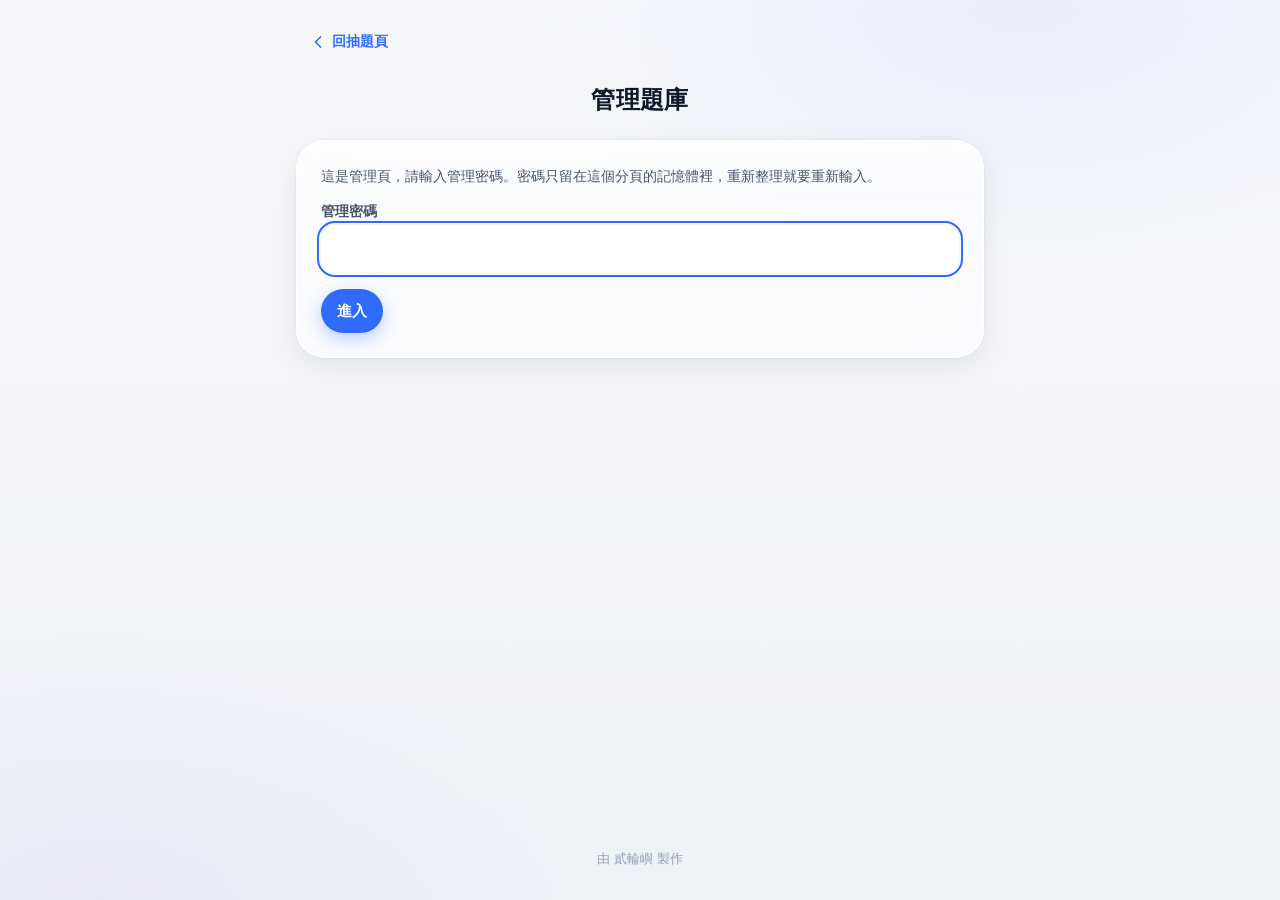
==== admin.html @ f406e216 "題庫改雲端：分類抽題、管理頁、全裝置同步已抽記錄 - 新增 admin.html（密碼保護的題庫管理） - 抽題頁改為勾選分類、各抽 1 題 - 題庫與已抽記錄搬到 Supabase（supabase" ====
<!DOCTYPE html>
<html lang="zh-Hant">
<head>
<meta charset="UTF-8">
<meta name="viewport" content="width=device-width, initial-scale=1">
<title>管理題庫｜新人業務考題抽選器</title>
<link rel="stylesheet" href="tokens.css">
<style>
  /* 只使用 tokens.css 的變數，不自訂新色；寫法與 index.html 一致 */
  .page{max-width:720px;margin:0 auto;padding:var(--sp-6) var(--sp-4) var(--sp-8);min-height:100vh;display:flex;flex-direction:column;gap:var(--sp-4)}
  h1{font-size:24px;font-weight:700;letter-spacing:.02em;text-align:center;padding:var(--sp-2) 0}
  h2{font-size:17px;font-weight:700}
  .topbar{display:flex;align-items:center;justify-content:space-between;gap:var(--sp-3)}
  .card{padding:var(--sp-6);display:flex;flex-direction:column;gap:var(--sp-4)}
  .hint{color:var(--ink-2);font-size:14px;line-height:1.6}

  .link-btn{font-family:var(--font);font-size:14px;font-weight:600;color:var(--accent);background:none;border:none;cursor:pointer;padding:var(--sp-2) var(--sp-3);border-radius:var(--r-pill);min-height:36px;text-decoration:none;display:inline-flex;align-items:center;gap:var(--sp-1)}
  .link-btn:hover{background:var(--accent-soft)}
  .link-btn:focus-visible{outline:2px solid var(--accent);outline-offset:2px}
  .link-btn[disabled]{color:var(--ink-3);cursor:not-allowed;background:none}

  .btn{font-family:var(--font);font-weight:600;border:none;cursor:pointer;display:inline-flex;align-items:center;justify-content:center;gap:var(--sp-2);
    border-radius:var(--r-pill);transition:transform var(--dur-micro) var(--ease),box-shadow var(--dur-micro) var(--ease);min-height:44px;font-size:15px;padding:var(--sp-2) var(--sp-4)}
  .btn:active{transform:scale(.97)}
  .btn:focus-visible{outline:2px solid var(--accent);outline-offset:2px}
  .btn[disabled]{cursor:not-allowed;opacity:.55}
  .btn-primary{background:var(--accent);color:#fff;box-shadow:0 6px 18px rgba(47,107,255,.32)}
  .btn-primary:hover{background:var(--accent-deep)}
  .btn-glass{background:var(--glass-bg-strong);color:var(--ink);backdrop-filter:blur(12px) saturate(160%);-webkit-backdrop-filter:blur(12px) saturate(160%);box-shadow:var(--specular),var(--hairline)}
  .btn-danger{background:var(--danger-soft);color:var(--danger)}
  .btn-sm{min-height:40px;font-size:14px;padding:var(--sp-1) var(--sp-3)}
  .row{display:flex;gap:var(--sp-3);flex-wrap:wrap;align-items:center}
  svg{width:20px;height:20px;flex:none;fill:none;stroke:currentColor;stroke-width:2;stroke-linecap:round;stroke-linejoin:round}

  label{font-size:14px;font-weight:600;color:var(--ink-2);display:block;margin-bottom:var(--sp-1)}
  input[type=password],input[type=text],select,textarea{font-family:var(--font);font-size:16px;color:var(--ink);width:100%;min-height:48px;
    padding:var(--sp-3) var(--sp-4);background:var(--glass-bg-strong);border:none;border-radius:var(--r-ctrl);box-shadow:var(--specular),var(--hairline)}
  textarea{min-height:110px;resize:vertical;line-height:1.6}
  input:focus-visible,select:focus-visible,textarea:focus-visible{outline:2px solid var(--accent);outline-offset:2px}
  .field{display:flex;flex-direction:column}

  .msg-bar{border-radius:var(--r-ctrl);padding:var(--sp-3) var(--sp-4);font-size:15px;line-height:1.6;font-weight:600}
  .msg-bar.err{background:var(--danger-soft);color:var(--danger)}
  .msg-bar.ok{background:var(--success-soft);color:var(--success)}
  .msg-bar.warn{background:var(--warning-soft);color:var(--warning)}

  .group{padding:var(--sp-4);display:flex;flex-direction:column;gap:var(--sp-3)}
  .group-head{display:flex;flex-direction:column;gap:var(--sp-2)}
  .group-title{display:flex;align-items:center;justify-content:space-between;gap:var(--sp-2);flex-wrap:wrap}
  .group-title h2{word-break:break-word}
  .group-title .count{color:var(--ink-2);font-family:var(--mono);font-size:13px;font-weight:400}
  .group-actions{display:flex;gap:var(--sp-2);flex-wrap:wrap}
  .rename-box{display:flex;flex-direction:column;gap:var(--sp-2)}
  .q-item{display:flex;flex-direction:column;gap:var(--sp-2);padding:var(--sp-3) var(--sp-4);background:var(--glass-bg-strong);border-radius:var(--r-ctrl);box-shadow:var(--specular),var(--hairline)}
  .q-text{font-size:16px;line-height:1.7;word-break:break-word;white-space:pre-wrap}
  .q-foot{display:flex;align-items:center;gap:var(--sp-2);flex-wrap:wrap}
  .q-foot .spacer{flex:1}
  .tag{background:var(--accent-soft);color:var(--accent-deep);font-weight:600;font-size:12px;padding:2px var(--sp-3);border-radius:var(--r-pill)}
  .empty{color:var(--ink-2);text-align:center;line-height:1.7;padding:var(--sp-4)}
  #listBox{display:flex;flex-direction:column;gap:var(--sp-4)}

  footer{margin-top:auto;text-align:center;color:var(--ink-3);font-size:13px;padding-top:var(--sp-6)}
  @media (max-width:400px){h1{font-size:22px}.card{padding:var(--sp-4)}}
</style>
</head>
<body>
<main class="page">
  <div class="topbar">
    <a class="link-btn" href="index.html">
      <svg viewBox="0 0 24 24" aria-hidden="true"><path d="m15 18-6-6 6-6"/></svg>回抽題頁
    </a>
  </div>
  <h1>管理題庫</h1>

  <!-- 登入關卡 -->
  <section id="loginView" class="card glass">
    <p class="hint">這是管理頁，請輸入管理密碼。密碼只留在這個分頁的記憶體裡，重新整理就要重新輸入。</p>
    <div id="loginMsg" class="msg-bar err" role="alert" hidden></div>
    <form id="loginForm" class="field" autocomplete="off">
      <label for="pwInput">管理密碼</label>
      <input type="password" id="pwInput" autocomplete="off">
      <div class="row" style="margin-top:var(--sp-4)">
        <button class="btn btn-primary" id="loginBtn" type="submit">進入</button>
      </div>
    </form>
  </section>

  <!-- 管理畫面 -->
  <div id="adminView" hidden style="display:flex;flex-direction:column;gap:var(--sp-4)">
    <div id="statusBar" class="msg-bar" role="alert" hidden></div>

    <section class="card glass">
      <h2 id="formTitle">新增題目</h2>
      <form id="qForm" class="field" style="gap:var(--sp-4)" autocomplete="off">
        <div class="field">
          <label for="catSelect">分類</label>
          <select id="catSelect"></select>
        </div>
        <div class="field" id="newCatBox" hidden>
          <label for="newCatInput">新分類名稱</label>
          <input type="text" id="newCatInput" maxlength="40">
        </div>
        <div class="field">
          <label for="textInput">題目內容（客人傳來的訊息）</label>
          <textarea id="textInput"></textarea>
        </div>
        <div class="row">
          <button class="btn btn-primary" id="saveBtn" type="submit">儲存題目</button>
          <button class="btn btn-glass" id="cancelEditBtn" type="button" hidden>取消編輯</button>
        </div>
      </form>
    </section>

    <section class="card glass">
      <div class="field">
        <label for="filterSelect">依分類篩選</label>
        <select id="filterSelect"></select>
      </div>
      <p class="hint">洗牌會清除「本輪已抽」的記錄，<b>會影響所有裝置</b>（大家都會重新開始抽）。</p>
      <div class="row">
        <button class="btn btn-danger" id="resetAllBtn" type="button">全部重新洗牌</button>
        <button class="btn btn-glass" id="logoutBtn" type="button">登出</button>
      </div>
    </section>

    <div id="listBox" aria-live="polite"></div>
  </div>

  <footer>由 貳輪嶼 製作</footer>
</main>

<script src="js/api.js"></script>
<script>
(function () {
  var $ = function (id) { return document.getElementById(id); };
  var NEW_CAT = '__new__';

  var pw = null;            // 密碼只放記憶體，不存 localStorage / cookie / URL
  var questions = [];       // 目前題庫
  var filterCat = '';       // 篩選分類（空字串＝全部）
  var editingId = null;     // 編輯中的題目 id（null＝新增）
  var renamingCat = null;   // 正在改名的分類
  var busy = false;
  var disabledByBusy = [];  // 進行中被我鎖住的按鈕，結束時還原
  var statusTimer = null;

  // 建立元素的小工具：文字一律走 textContent，不用 innerHTML
  function el(tag, cls, text) {
    var n = document.createElement(tag);
    if (cls) n.className = cls;
    if (text != null) n.textContent = text;
    return n;
  }

  function showStatus(kind, msg) {
    var b = $('statusBar');
    b.className = 'msg-bar ' + kind;
    b.textContent = msg; b.hidden = false;
    clearTimeout(statusTimer);
    if (kind !== 'err') statusTimer = setTimeout(function () { b.hidden = true; }, 5000);
  }
  function clearStatus() { clearTimeout(statusTimer); $('statusBar').hidden = true; }

  function errText(e) {
    var m = e && e.message ? String(e.message) : '';
    if (e instanceof TypeError || /Failed to fetch|NetworkError|Load failed/i.test(m)) return '連不上雲端，請檢查網路後再試一次。';
    return '操作失敗：' + (m || '未知錯誤') + '，請稍後再試。';
  }

  // 密碼被雲端判定錯誤 → 回登入畫面
  function backToLogin(msg) {
    pw = null; questions = []; editingId = null; renamingCat = null; filterCat = '';
    clearStatus();
    $('adminView').hidden = true; $('adminView').style.display = 'none';
    $('loginView').hidden = false;
    $('pwInput').value = '';
    var m = $('loginMsg'); m.textContent = msg || ''; m.hidden = !msg;
    $('pwInput').focus();
  }

  // 統一的雲端呼叫：進行中鎖住所有按鈕防連點；失敗顯示中文訊息
  function run(task) {
    if (busy) return Promise.resolve(undefined);
    busy = true;
    disabledByBusy = [];
    var btns = document.querySelectorAll('button');
    for (var i = 0; i < btns.length; i++) {
      if (!btns[i].disabled) { btns[i].disabled = true; disabledByBusy.push(btns[i]); }
    }
    return Promise.resolve().then(task).then(function (r) { return r; }, function (e) {
      if (e && e.invalidPassword) backToLogin('密碼不對或已失效，請重新輸入。');
      else showStatus('err', errText(e));
      return undefined;
    }).then(function (r) {
      busy = false;
      disabledByBusy.forEach(function (b) { b.disabled = false; });
      disabledByBusy = [];
      return r;
    });
  }

  // 二次確認按鈕：第一次按變成確認字樣，4 秒內沒按就還原
  function armButton(btn, label, confirmLabel, action) {
    var armed = false, timer = null;
    btn.textContent = label;
    btn.addEventListener('click', function () {
      if (!armed) {
        armed = true; btn.textContent = confirmLabel;
        timer = setTimeout(function () { armed = false; btn.textContent = label; }, 4000);
        return;
      }
      armed = false; clearTimeout(timer); btn.textContent = label;
      action();
    });
  }

  function categories() {
    var seen = {}, list = [];
    questions.forEach(function (q) { if (!seen[q.category]) { seen[q.category] = true; list.push(q.category); } });
    return list;
  }

  // ---- 載入與渲染 ----
  function loadList() {
    return Api.adminListQuestions(pw).then(function (rows) {
      questions = Array.isArray(rows) ? rows : [];
      if (filterCat && categories().indexOf(filterCat) === -1) filterCat = '';
      renderAll();
    });
  }

  function renderAll() { renderSelects(); renderList(); }

  function fillSelect(sel, items, keep) {
    while (sel.firstChild) sel.removeChild(sel.firstChild);
    items.forEach(function (it) {
      var o = el('option', null, it.label); o.value = it.value; sel.appendChild(o);
    });
    var has = items.some(function (it) { return it.value === keep; });
    if (has) sel.value = keep;
  }

  function renderSelects() {
    var cats = categories();
    var f = [{ value: '', label: '全部分類' }];
    cats.forEach(function (c) { f.push({ value: c, label: c }); });
    fillSelect($('filterSelect'), f, filterCat);

    var items = cats.map(function (c) { return { value: c, label: c }; });
    items.push({ value: NEW_CAT, label: '＋ 新增分類…' });
    var cur = $('catSelect').value;
    fillSelect($('catSelect'), items, cur);
    if (!cats.length) $('catSelect').value = NEW_CAT;
    syncNewCat();
  }
  function syncNewCat() { $('newCatBox').hidden = $('catSelect').value !== NEW_CAT; }

  function renderList() {
    var box = $('listBox');
    while (box.firstChild) box.removeChild(box.firstChild);
    var cats = categories().filter(function (c) { return !filterCat || c === filterCat; });
    if (!cats.length) { box.appendChild(el('div', 'empty card glass', '題庫是空的，請先用上面的表單新增題目。')); return; }
    cats.forEach(function (c) { box.appendChild(renderGroup(c)); });
  }

  function renderGroup(cat) {
    var items = questions.filter(function (q) { return q.category === cat; });
    var g = el('section', 'group glass');

    var head = el('div', 'group-head');
    var title = el('div', 'group-title');
    var h = el('h2', null, cat);
    h.appendChild(el('span', 'count', '　' + items.length + ' 題'));
    title.appendChild(h);
    head.appendChild(title);

    var acts = el('div', 'group-actions');
    var renameBtn = el('button', 'btn btn-glass btn-sm', '改名'); renameBtn.type = 'button';
    renameBtn.addEventListener('click', function () { renamingCat = cat; renderList(); });
    var resetBtn = el('button', 'btn btn-danger btn-sm'); resetBtn.type = 'button';
    armButton(resetBtn, '重新洗牌此分類', '再按一次確認（影響所有裝置）', function () { doReset(cat); });
    acts.appendChild(renameBtn); acts.appendChild(resetBtn);
    head.appendChild(acts);

    if (renamingCat === cat) head.appendChild(renderRenameBox(cat));
    g.appendChild(head);

    items.forEach(function (q) { g.appendChild(renderQuestion(q)); });
    return g;
  }

  function renderRenameBox(cat) {
    var box = el('div', 'rename-box');
    var lab = el('label', null, '新的分類名稱'); lab.setAttribute('for', 'renameInput');
    var inp = el('input'); inp.type = 'text'; inp.id = 'renameInput'; inp.maxLength = 40; inp.value = cat;
    var warn = el('div', 'msg-bar warn', '這會把兩個分類合併：「' + cat + '」的題目會併入已存在的同名分類。請再按一次確認。');
    warn.hidden = true;
    var row = el('div', 'row');
    var ok = el('button', 'btn btn-primary btn-sm', '確定改名'); ok.type = 'button';
    var cancel = el('button', 'btn btn-glass btn-sm', '取消'); cancel.type = 'button';
    var mergeAsked = null; // 已經提示過合併的名稱
    inp.addEventListener('input', function () { mergeAsked = null; warn.hidden = true; ok.textContent = '確定改名'; });
    cancel.addEventListener('click', function () { renamingCat = null; renderList(); });
    ok.addEventListener('click', function () {
      var nv = inp.value.trim();
      if (!nv) { showStatus('err', '新分類名稱不能空白。'); return; }
      if (nv === cat) { renamingCat = null; renderList(); return; }
      var exists = categories().indexOf(nv) !== -1;
      if (exists && mergeAsked !== nv) {
        mergeAsked = nv;
        warn.textContent = '這會把兩個分類合併：「' + cat + '」的題目會併入已存在的「' + nv + '」。請再按一次確認。';
        warn.hidden = false; ok.textContent = '確認合併';
        return;
      }
      doRename(cat, nv, exists);
    });
    row.appendChild(ok); row.appendChild(cancel);
    box.appendChild(lab); box.appendChild(inp); box.appendChild(warn); box.appendChild(row);
    setTimeout(function () { inp.focus(); inp.select(); }, 0);
    return box;
  }

  function renderQuestion(q) {
    var it = el('div', 'q-item');
    it.appendChild(el('p', 'q-text', q.text));
    var foot = el('div', 'q-foot');
    if (q.drawn) foot.appendChild(el('span', 'tag', '本輪已抽'));
    foot.appendChild(el('span', 'spacer'));
    var edit = el('button', 'btn btn-glass btn-sm', '編輯'); edit.type = 'button';
    edit.addEventListener('click', function () { startEdit(q); });
    var del = el('button', 'btn btn-danger btn-sm'); del.type = 'button';
    armButton(del, '刪除', '再按一次確認刪除', function () { doDelete(q); });
    foot.appendChild(edit); foot.appendChild(del);
    it.appendChild(foot);
    return it;
  }

  // ---- 動作 ----
  function startEdit(q) {
    editingId = q.id;
    $('formTitle').textContent = '編輯題目';
    $('catSelect').value = q.category;
    syncNewCat();
    $('textInput').value = q.text;
    $('cancelEditBtn').hidden = false;
    $('saveBtn').textContent = '儲存修改';
    $('formTitle').scrollIntoView({ behavior: 'smooth', block: 'start' });
    $('textInput').focus();
  }
  function resetForm() {
    editingId = null;
    $('formTitle').textContent = '新增題目';
    $('textInput').value = ''; $('newCatInput').value = '';
    $('cancelEditBtn').hidden = true;
    $('saveBtn').textContent = '儲存題目';
    syncNewCat();
  }

  function doSave() {
    var cat = $('catSelect').value === NEW_CAT ? $('newCatInput').value.trim() : $('catSelect').value;
    var text = $('textInput').value.trim();
    if (!cat) { showStatus('err', '請選擇分類，或輸入新分類名稱。'); return; }
    if (!text) { showStatus('err', '題目內容不能空白。'); return; }
    var wasEdit = editingId !== null;
    run(function () {
      return Api.adminSaveQuestion(pw, editingId, cat, text).then(function () {
        resetForm();
        return loadList();
      }).then(function () { showStatus('ok', wasEdit ? '已儲存修改。' : '已新增題目。'); });
    });
  }
  function doDelete(q) {
    run(function () {
      return Api.adminDeleteQuestion(pw, q.id).then(function () {
        if (editingId === q.id) resetForm();
        return loadList();
      }).then(function () { showStatus('ok', '已刪除題目。'); });
    });
  }
  function doRename(oldName, newName, merged) {
    run(function () {
      return Api.adminRenameCategory(pw, oldName, newName).then(function (n) {
        renamingCat = null;
        if (filterCat === oldName) filterCat = newName;
        return loadList().then(function () {
          showStatus('ok', (merged ? '已合併分類' : '已改名') + '，共 ' + (n == null ? '' : n + ' ') + '題受影響。');
        });
      });
    });
  }
  function doReset(cat) {
    run(function () {
      return Api.adminReset(pw, cat).then(loadList).then(function () {
        showStatus('ok', cat ? '已重新洗牌「' + cat + '」，所有裝置都會重新開始抽。' : '已全部重新洗牌，所有裝置都會重新開始抽。');
      });
    });
  }

  // ---- 事件 ----
  $('loginForm').addEventListener('submit', function (ev) {
    ev.preventDefault();
    var typed = $('pwInput').value;
    if (!typed) { var m = $('loginMsg'); m.textContent = '請輸入密碼。'; m.hidden = false; return; }
    run(function () {
      return Api.adminLogin(typed).then(function (ok) {
        if (ok !== true) { var m2 = $('loginMsg'); m2.textContent = '密碼不對'; m2.hidden = false; $('pwInput').value = ''; return; }
        pw = typed; $('pwInput').value = ''; $('loginMsg').hidden = true;
        $('loginView').hidden = true;
        $('adminView').hidden = false; $('adminView').style.display = 'flex';
        clearStatus();
        return loadList();
      });
    }).then(function () {
      // 登入失敗訊息的網路錯誤走 run 的統一處理；這裡把它同步到登入畫面
      if (pw === null && !$('statusBar').hidden && $('statusBar').classList.contains('err')) {
        var m3 = $('loginMsg'); m3.textContent = $('statusBar').textContent; m3.hidden = false;
      }
    });
  });
  $('catSelect').addEventListener('change', syncNewCat);
  $('filterSelect').addEventListener('change', function () { filterCat = $('filterSelect').value; renamingCat = null; renderList(); });
  $('qForm').addEventListener('submit', function (ev) { ev.preventDefault(); doSave(); });
  $('cancelEditBtn').addEventListener('click', resetForm);
  $('logoutBtn').addEventListener('click', function () { backToLogin(''); });
  armButton($('resetAllBtn'), '全部重新洗牌', '再按一次確認（影響所有裝置）', function () { doReset(null); });

  $('adminView').style.display = 'none';
  $('pwInput').focus();
})();
</script>
</body>
</html>
---- tokens.css ----
/* 公版設計系統 — 基礎 Tokens（唯一真實來源，不可自訂覆寫）
   Liquid Glass · 亮白簡約 · iOS 26 質感
   由 貳輪嶼 製作 */

:root{
  /* 玻璃 */
  --glass-bg:rgba(255,255,255,0.62);
  --glass-bg-strong:rgba(255,255,255,0.80);
  --glass-blur:24px; --glass-sat:160%;
  --rim:rgba(255,255,255,0.9);                          /* 亮白邊 */
  --specular:inset 0 1px 1px rgba(255,255,255,0.9);     /* 頂緣鏡面高光 */
  --hairline:0 0 0 0.5px rgba(15,23,42,0.06);           /* 暗髮絲外框 */
  --shadow:0 8px 30px rgba(17,24,39,0.08);              /* 柔和浮起 */
  --shadow-lg:0 20px 60px rgba(17,24,39,0.16);

  /* 圓角 */
  --r-sm:10px; --r-ctrl:14px; --r-card:28px; --r-xl:34px; --r-pill:999px;

  /* 強調色：單一精緻藍 + 中性灰階 */
  --accent:#2F6BFF; --accent-soft:rgba(47,107,255,0.12); --accent-deep:#1E4FD0;
  --ink:#0F172A; --ink-2:#475569; --ink-3:#94A3B8; --ink-line:rgba(15,23,42,0.08);

  /* 語意色（去飽和） */
  --success:#16A34A; --warning:#D97706; --danger:#DC2626; --info:#2F6BFF;
  --success-soft:rgba(22,163,74,0.12); --warning-soft:rgba(217,119,6,0.12);
  --danger-soft:rgba(220,38,38,0.10); --info-soft:rgba(47,107,255,0.12);

  /* 圖表色階 —— 順序藍階（有順序的桶：庫齡/售價區間，淺=新/低，深=舊/高） */
  --seq-1:#C9DAFF; --seq-2:#9CBBFF; --seq-3:#6E9CFF; --seq-4:#2F6BFF;
  --seq-5:#2353C9; --seq-6:#173B91; --seq-7:#0F2A66;
  /* 圖表色階 —— 精緻分類盤（無順序：品牌/來源/付款） */
  --cat-1:#2F6BFF; --cat-2:#7C5CFF; --cat-3:#14B8A6; --cat-4:#F59E0B;
  --cat-5:#EC6A9C; --cat-6:#22B07D; --cat-7:#FB7C56; --cat-8:#64748B;
  --null:#CBD2DD;   /* null / 其他 → 中性灰 */

  /* 載入/骨架（亮白底校過對比，勿用更低透明否則隱形） */
  --skeleton-base:rgba(15,23,42,0.06);   /* 骨架底 */
  --skeleton-sheen:rgba(15,23,42,0.13);  /* 掃光高光 */
  --track:rgba(15,23,42,0.10);           /* 進度條軌 / spinner 圈 */

  /* 字體（Apple 裝置 = 真 SF Pro + 蘋方） */
  --font:-apple-system,BlinkMacSystemFont,"SF Pro Text","SF Pro Display","PingFang TC","Helvetica Neue",sans-serif;
  --mono:ui-monospace,"SF Mono","JetBrains Mono",monospace;

  /* 間距尺 (px)：4 8 12 16 24 32 48 64 */
  --sp-1:4px; --sp-2:8px; --sp-3:12px; --sp-4:16px; --sp-6:24px; --sp-8:32px; --sp-12:48px; --sp-16:64px;

  /* 動效 */
  --ease:cubic-bezier(.22,1,.36,1);
  --dur-in:600ms; --dur-micro:250ms;
}

*{box-sizing:border-box;margin:0;padding:0}

body{
  font-family:var(--font); color:var(--ink); min-height:100vh; overflow-x:hidden;
  background:
    radial-gradient(70% 50% at 80% 0%, rgba(120,150,255,0.10) 0%, transparent 60%),
    radial-gradient(60% 50% at 8% 100%, rgba(170,150,255,0.08) 0%, transparent 60%),
    linear-gradient(180deg,#F7F8FB 0%,#EEF1F6 100%);
  -webkit-font-smoothing:antialiased;
}

/* 白玻璃面板基元：靠亮邊 + 陰影 + 頂緣高光浮在白底 */
.glass{
  background:var(--glass-bg);
  backdrop-filter:blur(var(--glass-blur)) saturate(var(--glass-sat));
  -webkit-backdrop-filter:blur(var(--glass-blur)) saturate(var(--glass-sat));
  border:0.5px solid var(--rim);
  box-shadow:var(--specular),var(--hairline),var(--shadow);
  border-radius:var(--r-card); position:relative; overflow:hidden;
}
.glass::before{content:"";position:absolute;inset:0;border-radius:inherit;pointer-events:none;
  background:linear-gradient(180deg,rgba(255,255,255,.55) 0%,rgba(255,255,255,0) 26%)}
.glass > *{position:relative;z-index:1}

@media (prefers-reduced-motion:reduce){*{animation:none!important;transition:none!important}}
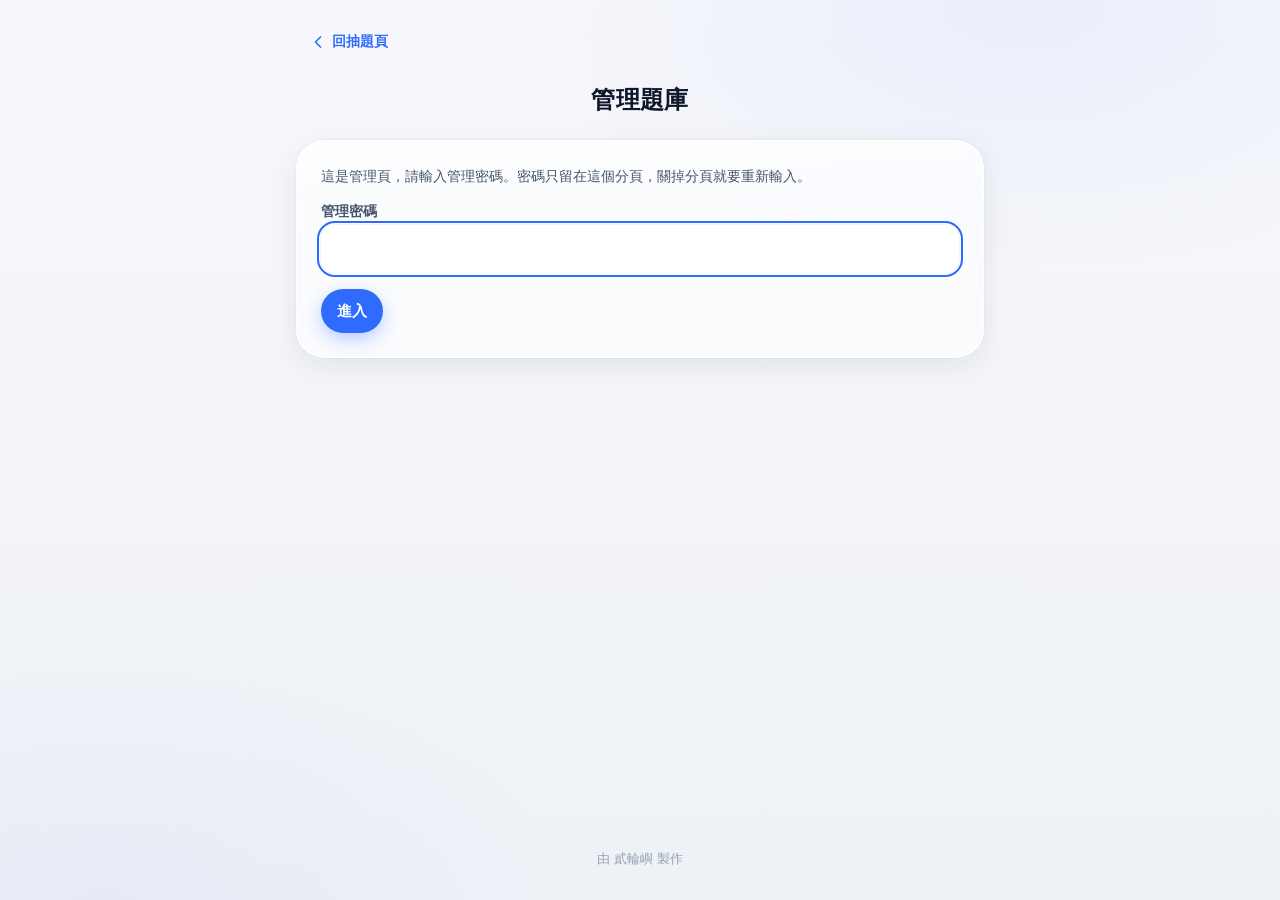
==== commit 32fdd658: "抽題頁需先登入：查分類與抽題改為資料庫端驗證密碼 - list_categories、draw_questions 改要帶密碼，舊免密碼函式已刪除 - 抽題頁新增登入畫面，與管理頁共用 session" ====
--- a/admin.html
+++ b/admin.html
@@ -74,7 +74,7 @@
 
   <!-- 登入關卡 -->
   <section id="loginView" class="card glass">
-    <p class="hint">這是管理頁，請輸入管理密碼。密碼只留在這個分頁的記憶體裡，重新整理就要重新輸入。</p>
+    <p class="hint">這是管理頁，請輸入管理密碼。密碼只留在這個分頁，關掉分頁就要重新輸入。</p>
     <div id="loginMsg" class="msg-bar err" role="alert" hidden></div>
     <form id="loginForm" class="field" autocomplete="off">
       <label for="pwInput">管理密碼</label>
@@ -135,7 +135,11 @@
   var $ = function (id) { return document.getElementById(id); };
   var NEW_CAT = '__new__';
 
-  var pw = null;            // 密碼只放記憶體，不存 localStorage / cookie / URL
+  var pw = null;            // 密碼存在記憶體＋sessionStorage（與抽題頁共用，關分頁即清）；不用 localStorage / cookie / URL
+  var PW_KEY = 'quiz_pw';
+  function readPw() { try { return sessionStorage.getItem(PW_KEY); } catch (e) { return null; } }
+  function savePw(v) { try { sessionStorage.setItem(PW_KEY, v); } catch (e) { /* 不可用就只留記憶體 */ } }
+  function clearPw() { try { sessionStorage.removeItem(PW_KEY); } catch (e) {} }
   var questions = [];       // 目前題庫
   var filterCat = '';       // 篩選分類（空字串＝全部）
   var editingId = null;     // 編輯中的題目 id（null＝新增）
@@ -169,7 +173,7 @@
 
   // 密碼被雲端判定錯誤 → 回登入畫面
   function backToLogin(msg) {
-    pw = null; questions = []; editingId = null; renamingCat = null; filterCat = '';
+    pw = null; clearPw(); questions = []; editingId = null; renamingCat = null; filterCat = '';
     clearStatus();
     $('adminView').hidden = true; $('adminView').style.display = 'none';
     $('loginView').hidden = false;
@@ -404,7 +408,7 @@
     run(function () {
       return Api.adminLogin(typed).then(function (ok) {
         if (ok !== true) { var m2 = $('loginMsg'); m2.textContent = '密碼不對'; m2.hidden = false; $('pwInput').value = ''; return; }
-        pw = typed; $('pwInput').value = ''; $('loginMsg').hidden = true;
+        pw = typed; savePw(typed); $('pwInput').value = ''; $('loginMsg').hidden = true;
         $('loginView').hidden = true;
         $('adminView').hidden = false; $('adminView').style.display = 'flex';
         clearStatus();
@@ -426,6 +430,25 @@
 
   $('adminView').style.display = 'none';
   $('pwInput').focus();
+
+  // 載入時若 sessionStorage 已有密碼 → 先驗證，通過就直接進管理畫面
+  var saved = readPw();
+  if (saved) {
+    run(function () {
+      return Api.adminLogin(saved).then(function (ok) {
+        if (ok !== true) { clearPw(); return; }
+        pw = saved;
+        $('loginView').hidden = true;
+        $('adminView').hidden = false; $('adminView').style.display = 'flex';
+        return loadList();
+      });
+    }).then(function () {
+      // 網路錯誤時 run 已顯示在 statusBar（隱藏中），同步到登入畫面
+      if (pw === null && !$('statusBar').hidden && $('statusBar').classList.contains('err')) {
+        var m = $('loginMsg'); m.textContent = $('statusBar').textContent; m.hidden = false;
+      }
+    });
+  }
 })();
 </script>
 </body>
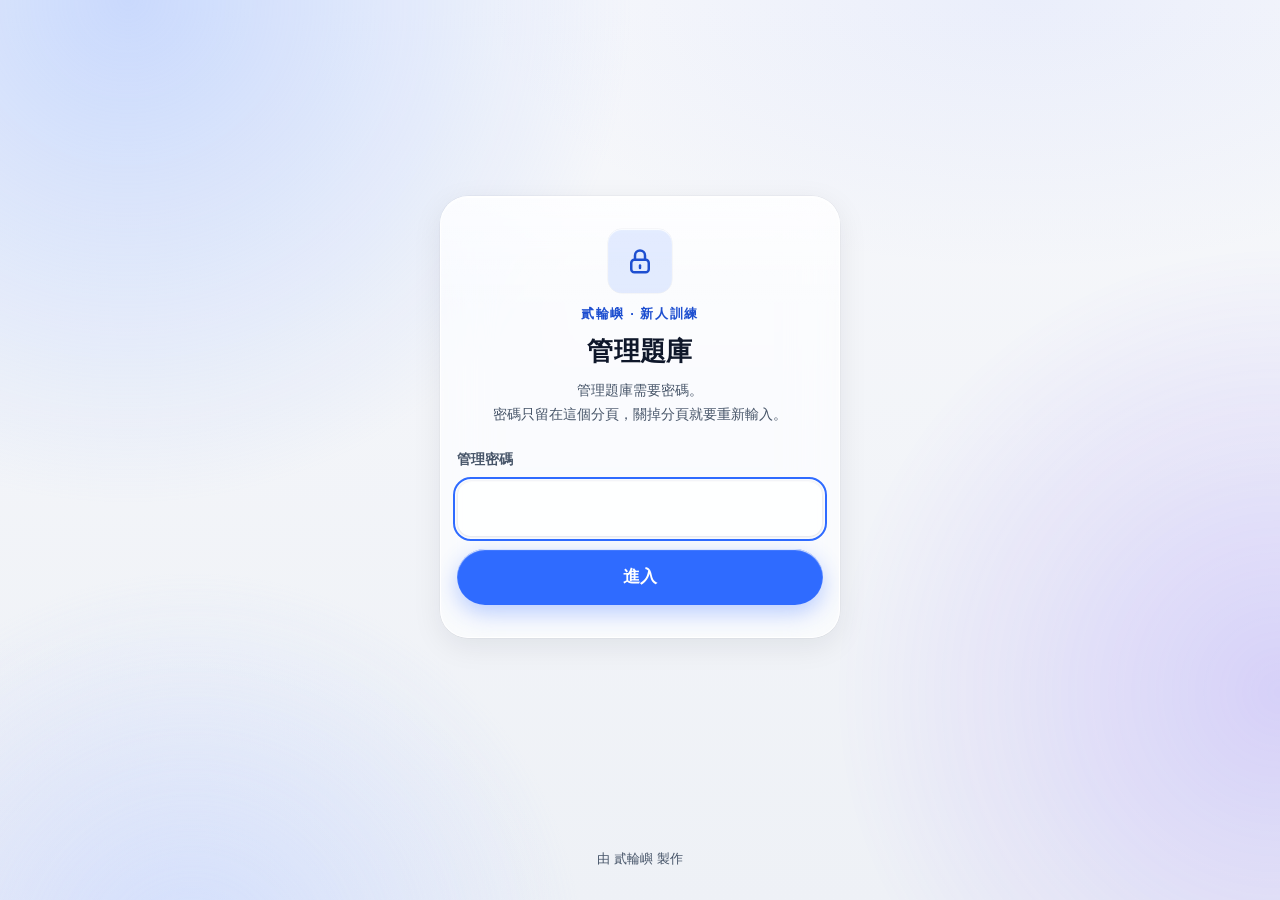
==== commit 59db62be: "管理頁美化：分類下拉（含全部分類）、統計小卡、桌機兩欄表單 - 外觀換上定案樣品，行為與雲端連線不變 - 表單草稿不被列表重載洗掉 - 登出／密碼失效後不閃舊統計與舊題目（工作階段編號丟棄舊回應） -" ====
--- a/admin.html
+++ b/admin.html
@@ -6,124 +6,288 @@
 <title>管理題庫｜新人業務考題抽選器</title>
 <link rel="stylesheet" href="tokens.css">
 <style>
-  /* 只使用 tokens.css 的變數，不自訂新色；寫法與 index.html 一致 */
-  .page{max-width:720px;margin:0 auto;padding:var(--sp-6) var(--sp-4) var(--sp-8);min-height:100vh;display:flex;flex-direction:column;gap:var(--sp-4)}
-  h1{font-size:24px;font-weight:700;letter-spacing:.02em;text-align:center;padding:var(--sp-2) 0}
-  h2{font-size:17px;font-weight:700}
-  .topbar{display:flex;align-items:center;justify-content:space-between;gap:var(--sp-3)}
-  .card{padding:var(--sp-6);display:flex;flex-direction:column;gap:var(--sp-4)}
-  .hint{color:var(--ink-2);font-size:14px;line-height:1.6}
-
-  .link-btn{font-family:var(--font);font-size:14px;font-weight:600;color:var(--accent);background:none;border:none;cursor:pointer;padding:var(--sp-2) var(--sp-3);border-radius:var(--r-pill);min-height:36px;text-decoration:none;display:inline-flex;align-items:center;gap:var(--sp-1)}
-  .link-btn:hover{background:var(--accent-soft)}
-  .link-btn:focus-visible{outline:2px solid var(--accent);outline-offset:2px}
-  .link-btn[disabled]{color:var(--ink-3);cursor:not-allowed;background:none}
-
+  /* 只使用 tokens.css 的變數，不自訂新色、不重定義 :root；外觀語言沿用抽題頁樣品 */
+  svg{width:22px;height:22px;flex:none;fill:none;stroke:currentColor;stroke-width:2;stroke-linecap:round;stroke-linejoin:round}
+  [hidden]{display:none!important}
+
+  /* ===== 背景 mesh 光暈 ===== */
+  .mesh{position:fixed;inset:0;overflow:hidden;pointer-events:none;z-index:0}
+  .orb{position:absolute;border-radius:50%;opacity:.5;will-change:transform}
+  .orb.o1{width:90vmax;height:90vmax;left:-35vmax;top:-45vmax;background:radial-gradient(circle,var(--seq-2) 0%,transparent 62%);animation:drift 14s var(--ease) infinite alternate}
+  .orb.o2{width:80vmax;height:80vmax;right:-40vmax;top:20vh;background:radial-gradient(circle,var(--cat-2) 0%,transparent 62%);opacity:.22;animation:drift 18s var(--ease) infinite alternate-reverse}
+  .orb.o3{width:70vmax;height:70vmax;left:-20vmax;bottom:-40vmax;background:radial-gradient(circle,var(--seq-1) 0%,transparent 62%);opacity:.7;animation:drift 16s var(--ease) infinite alternate}
+  @keyframes drift{from{transform:translate3d(0,0,0)}to{transform:translate3d(6vmax,4vmax,0)}}
+
+  .page{position:relative;z-index:1;max-width:1080px;margin:0 auto;padding:var(--sp-6) var(--sp-4) var(--sp-8);min-height:100vh;display:flex;flex-direction:column;gap:var(--sp-4)}
+  @keyframes rise{from{opacity:0;transform:translateY(18px)}to{opacity:1;transform:none}}
+
+  /* ===== 按鈕 ===== */
   .btn{font-family:var(--font);font-weight:600;border:none;cursor:pointer;display:inline-flex;align-items:center;justify-content:center;gap:var(--sp-2);
-    border-radius:var(--r-pill);transition:transform var(--dur-micro) var(--ease),box-shadow var(--dur-micro) var(--ease);min-height:44px;font-size:15px;padding:var(--sp-2) var(--sp-4)}
-  .btn:active{transform:scale(.97)}
-  .btn:focus-visible{outline:2px solid var(--accent);outline-offset:2px}
+    border-radius:var(--r-pill);min-height:44px;font-size:15px;padding:var(--sp-2) var(--sp-4);text-align:center;line-height:1.3;text-decoration:none;
+    transition:transform var(--dur-micro) var(--ease),box-shadow var(--dur-micro) var(--ease),background var(--dur-micro) var(--ease),color var(--dur-micro) var(--ease)}
+  .btn:active:not([disabled]){transform:scale(.97)}
+  .btn:focus-visible,.link-btn:focus-visible,input:focus-visible,select:focus-visible,textarea:focus-visible,.x-btn:focus-visible{outline:2px solid var(--accent);outline-offset:2px}
+  .btn svg{width:18px;height:18px}
   .btn[disabled]{cursor:not-allowed;opacity:.55}
-  .btn-primary{background:var(--accent);color:#fff;box-shadow:0 6px 18px rgba(47,107,255,.32)}
-  .btn-primary:hover{background:var(--accent-deep)}
-  .btn-glass{background:var(--glass-bg-strong);color:var(--ink);backdrop-filter:blur(12px) saturate(160%);-webkit-backdrop-filter:blur(12px) saturate(160%);box-shadow:var(--specular),var(--hairline)}
-  .btn-danger{background:var(--danger-soft);color:var(--danger)}
-  .btn-sm{min-height:40px;font-size:14px;padding:var(--sp-1) var(--sp-3)}
-  .row{display:flex;gap:var(--sp-3);flex-wrap:wrap;align-items:center}
-  svg{width:20px;height:20px;flex:none;fill:none;stroke:currentColor;stroke-width:2;stroke-linecap:round;stroke-linejoin:round}
-
-  label{font-size:14px;font-weight:600;color:var(--ink-2);display:block;margin-bottom:var(--sp-1)}
-  input[type=password],input[type=text],select,textarea{font-family:var(--font);font-size:16px;color:var(--ink);width:100%;min-height:48px;
-    padding:var(--sp-3) var(--sp-4);background:var(--glass-bg-strong);border:none;border-radius:var(--r-ctrl);box-shadow:var(--specular),var(--hairline)}
-  textarea{min-height:110px;resize:vertical;line-height:1.6}
-  input:focus-visible,select:focus-visible,textarea:focus-visible{outline:2px solid var(--accent);outline-offset:2px}
-  .field{display:flex;flex-direction:column}
-
-  .msg-bar{border-radius:var(--r-ctrl);padding:var(--sp-3) var(--sp-4);font-size:15px;line-height:1.6;font-weight:600}
-  .msg-bar.err{background:var(--danger-soft);color:var(--danger)}
-  .msg-bar.ok{background:var(--success-soft);color:var(--success)}
-  .msg-bar.warn{background:var(--warning-soft);color:var(--warning)}
-
-  .group{padding:var(--sp-4);display:flex;flex-direction:column;gap:var(--sp-3)}
-  .group-head{display:flex;flex-direction:column;gap:var(--sp-2)}
-  .group-title{display:flex;align-items:center;justify-content:space-between;gap:var(--sp-2);flex-wrap:wrap}
-  .group-title h2{word-break:break-word}
-  .group-title .count{color:var(--ink-2);font-family:var(--mono);font-size:13px;font-weight:400}
-  .group-actions{display:flex;gap:var(--sp-2);flex-wrap:wrap}
-  .rename-box{display:flex;flex-direction:column;gap:var(--sp-2)}
-  .q-item{display:flex;flex-direction:column;gap:var(--sp-2);padding:var(--sp-3) var(--sp-4);background:var(--glass-bg-strong);border-radius:var(--r-ctrl);box-shadow:var(--specular),var(--hairline)}
+  .btn-primary{color:#fff;background:var(--accent);box-shadow:0 8px 22px rgba(47,107,255,.32),var(--specular)}
+  .btn-primary[disabled]{background:var(--track);color:var(--ink-2);box-shadow:none;opacity:1}
+  .btn-glass{background:var(--glass-bg-strong);color:var(--ink);box-shadow:var(--specular),var(--hairline)}
+  .btn-warn{background:var(--warning-soft);color:var(--ink);box-shadow:var(--specular),inset 0 0 0 1px var(--warning-soft)}
+  .btn-warn svg{color:var(--warning)}
+  .btn-warn.armed{background:var(--warning);box-shadow:var(--specular)}
+  .btn-warn.armed svg{color:var(--ink)}
+  .btn-danger{background:var(--glass-bg-strong);color:var(--danger);box-shadow:var(--specular),inset 0 0 0 1px var(--danger-soft)}
+  .btn-danger.armed{background:var(--danger);color:#fff;box-shadow:var(--specular)}
+  .btn-sm{font-size:14px;padding:var(--sp-2) var(--sp-3)}
+  /* 進行中：被鎖住的按鈕變灰，但正在執行的那顆維持原色並顯示轉圈 */
+  .btn.is-busy[disabled]{opacity:1;cursor:progress}
+  .btn-primary.is-busy[disabled]{background:var(--accent);color:#fff;box-shadow:0 8px 22px rgba(47,107,255,.32),var(--specular)}
+  .spin{width:18px;height:18px;border-radius:50%;border:2.5px solid currentColor;border-right-color:transparent;animation:spin .8s linear infinite;flex:none}
+  @keyframes spin{to{transform:rotate(360deg)}}
+  @media (hover:hover){
+    .btn-primary:hover:not([disabled]){background:var(--accent-deep)}
+    .btn-glass:hover:not([disabled]),.btn-danger:hover:not([disabled]):not(.armed),.btn-warn:hover:not([disabled]):not(.armed){box-shadow:var(--specular),var(--hairline),var(--shadow)}
+  }
+  .link-btn{font-family:var(--font);font-size:14px;font-weight:600;color:var(--accent-deep);background:none;border:none;cursor:pointer;padding:var(--sp-2) var(--sp-3);border-radius:var(--r-pill);min-height:44px;min-width:44px;text-decoration:none;display:inline-flex;align-items:center;gap:var(--sp-1);
+    transition:background var(--dur-micro) var(--ease)}
+  .link-btn svg{width:18px;height:18px}
+  @media (hover:hover){.link-btn:hover{background:var(--accent-soft)}}
+
+  /* ===== 登入（與抽題頁樣品相同） ===== */
+  #loginView{flex:1;display:flex;align-items:center;justify-content:center;padding:var(--sp-8) 0}
+  .login-card{width:100%;max-width:400px;padding:var(--sp-8) var(--sp-4);display:flex;flex-direction:column;align-items:center;text-align:center;gap:var(--sp-3);animation:rise var(--dur-in) var(--ease) both}
+  .lock{width:64px;height:64px;border-radius:var(--r-ctrl);display:flex;align-items:center;justify-content:center;color:var(--accent-deep);background:var(--accent-soft);box-shadow:var(--specular),var(--hairline)}
+  .lock svg{width:30px;height:30px}
+  .eyebrow{font-size:13px;font-weight:600;letter-spacing:.12em;color:var(--accent-deep)}
+  .login-card h1{font-size:26px;line-height:1.25;font-weight:700;letter-spacing:.01em}
+  .hint{color:var(--ink-2);font-size:14px;line-height:1.7}
+  .hint span{display:block;text-wrap:balance}
+  #loginForm{width:100%;display:flex;flex-direction:column;gap:var(--sp-3);margin-top:var(--sp-3);text-align:left}
+  label,.lab{font-size:14px;font-weight:600;color:var(--ink-2)}
+  .input,input[type=password],input[type=text],select,textarea{font-family:var(--font);font-size:16px;color:var(--ink);width:100%;min-height:48px;padding:var(--sp-3) var(--sp-4);background:var(--glass-bg-strong);border:none;border-radius:var(--r-ctrl);box-shadow:var(--specular),var(--hairline),inset 0 0 0 1px var(--ink-line)}
+  #pwInput{font-size:18px;min-height:56px}
+  #pwInput.bad,.bad{box-shadow:var(--specular),inset 0 0 0 1.5px var(--danger)}
+  #pwInput.bad{animation:shake .4s var(--ease)}
+  #loginBtn{width:100%;min-height:56px;font-size:17px}
+  @keyframes shake{20%{transform:translateX(-6px)}40%{transform:translateX(5px)}60%{transform:translateX(-3px)}80%{transform:translateX(2px)}}
+  .msg-bar{display:flex;align-items:center;gap:var(--sp-2);padding:var(--sp-2) var(--sp-3);border-radius:var(--r-sm);background:var(--danger-soft);color:var(--ink);font-size:14px;font-weight:600;line-height:1.5}
+  .msg-bar svg{width:18px;height:18px;color:var(--danger)}
+  .msg-bar.warn{background:var(--warning-soft)}
+  .msg-bar.warn svg{color:var(--warning)}
+
+  /* ===== 頁首 ===== */
+  #adminView{display:flex;flex-direction:column;gap:var(--sp-4)}
+  .app-head{display:flex;flex-wrap:wrap;align-items:flex-end;justify-content:space-between;gap:var(--sp-2) var(--sp-4);padding:var(--sp-4) var(--sp-1) var(--sp-1);animation:rise var(--dur-in) var(--ease) both}
+  .app-head .ttl{display:flex;flex-direction:column;gap:var(--sp-1)}
+  .app-head h1{font-size:30px;line-height:1.2;font-weight:700;letter-spacing:.01em}
+  .head-actions{display:flex;align-items:center;gap:var(--sp-1);margin-left:calc(var(--sp-3) * -1)}
+  @media (min-width:560px){.head-actions{margin-left:0}}
+
+  /* ===== 成功／失敗提示條 ===== */
+  .toast{position:fixed;z-index:20;top:var(--sp-4);left:50%;width:min(calc(100vw - var(--sp-8)),480px);transform:translateX(-50%);
+    display:flex;align-items:flex-start;gap:var(--sp-3);padding:var(--sp-3) var(--sp-4);border-radius:var(--r-ctrl);
+    background:var(--glass-bg-strong);backdrop-filter:blur(var(--glass-blur)) saturate(var(--glass-sat));-webkit-backdrop-filter:blur(var(--glass-blur)) saturate(var(--glass-sat));
+    box-shadow:var(--specular),var(--hairline),var(--shadow-lg);font-size:15px;font-weight:600;line-height:1.6;animation:toastIn var(--dur-micro) var(--ease) both}
+  .toast .t-ico{width:28px;height:28px;border-radius:50%;display:flex;align-items:center;justify-content:center;margin-top:-1px}
+  .toast .t-ico svg{width:16px;height:16px;stroke-width:3}
+  .toast.ok .t-ico{background:var(--success-soft);color:var(--success)}
+  .toast.err .t-ico{background:var(--danger-soft);color:var(--danger)}
+  .toast .t-msg{flex:1;min-width:0;padding-top:2px;word-break:break-word}
+  .x-btn{flex:none;width:44px;height:44px;margin:-8px -12px -8px 0;border:none;background:none;border-radius:50%;cursor:pointer;color:var(--ink-2);display:flex;align-items:center;justify-content:center}
+  .x-btn svg{width:18px;height:18px}
+  @media (hover:hover){.x-btn:hover{background:var(--skeleton-base)}}
+  @keyframes toastIn{from{opacity:0;transform:translate(-50%,-12px)}to{opacity:1;transform:translate(-50%,0)}}
+
+  /* ===== 統計小卡 ===== */
+  .stats{display:grid;grid-template-columns:repeat(3,minmax(0,1fr));gap:var(--sp-3)}
+  .stat{padding:var(--sp-3) var(--sp-3);display:flex;flex-direction:column;gap:var(--sp-1);animation:rise var(--dur-in) var(--ease) both}
+  .stat:nth-child(2){animation-delay:80ms}.stat:nth-child(3){animation-delay:160ms}
+  .stat .st{display:flex;flex-direction:column;gap:var(--sp-1);min-width:0}
+  .stat .ico{width:32px;height:32px;margin-bottom:var(--sp-1)}
+  .stat .ico svg{width:18px;height:18px}
+  .stat .num{font-family:var(--mono);font-size:28px;line-height:1.1;font-weight:700;color:var(--ink)}
+  .stat .lbl{font-size:13px;color:var(--ink-2);line-height:1.4}
+  @media (min-width:560px){.stat{padding:var(--sp-4);flex-direction:row;align-items:center;gap:var(--sp-3)}.stat .ico{width:44px;height:44px;margin:0}.stat .ico svg{width:22px}.stat .num{font-size:32px}}
+  .ico{width:36px;height:36px;border-radius:var(--r-sm);display:flex;align-items:center;justify-content:center;color:var(--ink-2);background:var(--skeleton-base);flex:none}
+  .ico svg{width:20px;height:20px}
+  .stat .ico{color:var(--accent-deep);background:var(--accent-soft)}
+
+  /* ===== 版面：手機單欄，桌機兩欄（左列表、右表單固定） ===== */
+  .layout{display:grid;gap:var(--sp-4);grid-template-columns:minmax(0,1fr);grid-template-areas:"tool" "form" "list"}
+  .tool{grid-area:tool}.formcol{grid-area:form}.listcol{grid-area:list}
+  @media (min-width:900px){
+    .layout{grid-template-columns:minmax(0,1fr) 380px;grid-template-areas:"tool form" "list form";grid-template-rows:auto 1fr;gap:var(--sp-4) var(--sp-6)}
+    .formcol{align-self:start;position:sticky;top:var(--sp-4)}
+    .only-mobile{display:none!important}
+    .tool-row .btn{flex:0 0 auto}
+  }
+  @media (max-width:899px){.formcol[data-open="false"]{display:none}}
+
+  /* ===== 工具列 ===== */
+  .tool{padding:var(--sp-4);display:flex;flex-direction:column;gap:var(--sp-3)}
+  .tool-row{display:flex;flex-wrap:wrap;gap:var(--sp-3)}
+  .tool-row .btn{flex:1 1 150px}
+  .tool-note{font-size:13px;color:var(--ink-2);line-height:1.6}
+  .tool-note b{color:var(--ink)}
+
+  /* ===== 分類群組 ===== */
+  #listBox{display:flex;flex-direction:column;gap:var(--sp-4)}
+  .group{padding:var(--sp-3);display:flex;flex-direction:column;gap:var(--sp-2)}
+  .group.enter{animation:rise var(--dur-in) var(--ease) both}
+  .g-head{display:flex;flex-wrap:wrap;align-items:center;gap:var(--sp-2) var(--sp-3)}
+  .g-toggle{color:var(--ink);flex:1 1 220px;min-width:0;min-height:56px;display:flex;align-items:center;gap:var(--sp-3);padding:var(--sp-2) var(--sp-2)}
+  .g-toggle .gname{font-size:17px;font-weight:700;word-break:break-word}
+  .g-toggle .gmeta{font-size:13px;color:var(--ink-2);line-height:1.5}
+  .g-toggle .gmeta b{font-family:var(--mono);font-weight:700;color:var(--ink)}
+  .g-toggle .gtxt{flex:1;min-width:0;display:flex;flex-direction:column;gap:2px}
+  .g-actions{display:flex;flex-wrap:wrap;gap:var(--sp-2);padding:0 var(--sp-2)}
+  .g-body{display:flex;flex-direction:column;gap:var(--sp-2);padding-top:var(--sp-1)}
+  .rename-box{flex:1 1 100%;display:flex;flex-direction:column;gap:var(--sp-2);padding:var(--sp-2)}
+  .rename-row{display:flex;flex-wrap:wrap;gap:var(--sp-2)}
+  .rename-row .input{flex:1 1 180px;width:auto}
+  .rename-row .btn{flex:none}
+
+  /* ===== 題目卡 ===== */
+  .q-item{display:flex;flex-direction:column;gap:var(--sp-3);padding:var(--sp-3) var(--sp-4);background:var(--glass-bg-strong);border-radius:var(--r-ctrl);box-shadow:var(--specular),var(--hairline);transition:box-shadow var(--dur-micro) var(--ease),background var(--dur-micro) var(--ease)}
+  .q-item.flash{animation:flash 2.4s var(--ease) both}
+  @keyframes flash{0%,60%{background:var(--accent-soft);box-shadow:inset 0 0 0 2px var(--accent),var(--specular)}100%{background:var(--glass-bg-strong);box-shadow:var(--specular),var(--hairline)}}
+  .q-item.editing{background:var(--accent-soft);box-shadow:inset 0 0 0 2px var(--accent),var(--specular)}
   .q-text{font-size:16px;line-height:1.7;word-break:break-word;white-space:pre-wrap}
   .q-foot{display:flex;align-items:center;gap:var(--sp-2);flex-wrap:wrap}
   .q-foot .spacer{flex:1}
-  .tag{background:var(--accent-soft);color:var(--accent-deep);font-weight:600;font-size:12px;padding:2px var(--sp-3);border-radius:var(--r-pill)}
-  .empty{color:var(--ink-2);text-align:center;line-height:1.7;padding:var(--sp-4)}
-  #listBox{display:flex;flex-direction:column;gap:var(--sp-4)}
-
-  footer{margin-top:auto;text-align:center;color:var(--ink-3);font-size:13px;padding-top:var(--sp-6)}
-  @media (max-width:400px){h1{font-size:22px}.card{padding:var(--sp-4)}}
+  .tag{background:var(--accent-soft);color:var(--accent-deep);font-weight:700;font-size:13px;letter-spacing:.04em;padding:var(--sp-1) var(--sp-3);border-radius:var(--r-pill)}
+  .q-item.editing .tag{background:var(--glass-bg-strong)}
+
+  /* ===== 載入骨架／錯誤／空狀態 ===== */
+  .skel{height:120px;border-radius:var(--r-card);background:linear-gradient(90deg,var(--skeleton-base),var(--skeleton-sheen),var(--skeleton-base));background-size:200% 100%;animation:sheen 1.4s linear infinite}
+  @keyframes sheen{from{background-position:200% 0}to{background-position:-200% 0}}
+  .error,.empty-lib{display:flex;flex-direction:column;align-items:center;gap:var(--sp-3);text-align:center;color:var(--ink);padding:var(--sp-8) var(--sp-4);font-size:15px;line-height:1.7}
+  .error{background:var(--danger-soft);border-radius:var(--r-card)}
+  .eico{width:48px;height:48px;border-radius:50%;display:flex;align-items:center;justify-content:center;color:var(--danger);background:var(--glass-bg-strong);box-shadow:var(--specular),var(--hairline)}
+  .empty-lib .eico{color:var(--accent-deep);background:var(--accent-soft)}
+  .etitle{font-size:17px;font-weight:700}
+  .empty-lib .sub{color:var(--ink-2)}
+
+  /* ===== 表單卡 ===== */
+  .form-card{background:#fff;padding:var(--sp-4);display:flex;flex-direction:column;gap:var(--sp-4)}
+  .form-head{display:flex;align-items:center;gap:var(--sp-3)}
+  .form-head h2{font-size:18px;font-weight:700}
+  .form-head .ico{color:var(--accent-deep);background:var(--accent-soft)}
+  .form-card.is-edit .form-head h2{color:var(--accent-deep)}
+  .edit-note{display:flex;flex-direction:column;gap:var(--sp-1);padding:var(--sp-3);background:var(--accent-soft);border-radius:var(--r-ctrl);font-size:14px;line-height:1.6}
+  .edit-note .k{font-size:13px;font-weight:700;color:var(--accent-deep)}
+  .edit-note .q{color:var(--ink);display:-webkit-box;-webkit-line-clamp:2;-webkit-box-orient:vertical;overflow:hidden;word-break:break-word}
+  .field{display:flex;flex-direction:column;gap:var(--sp-2)}
+  .field-top{display:flex;justify-content:space-between;align-items:baseline;gap:var(--sp-2)}
+  .counter{font-family:var(--mono);font-size:13px;color:var(--ink-2)}
+  textarea{min-height:140px;resize:vertical;line-height:1.7}
+  .sel-wrap{position:relative}
+  .sel-wrap select{appearance:none;-webkit-appearance:none;padding-right:var(--sp-12);cursor:pointer}
+  .sel-wrap svg{position:absolute;right:var(--sp-4);top:50%;margin-top:-9px;width:18px;height:18px;color:var(--ink-2);pointer-events:none}
+  .field-err{display:flex;align-items:center;gap:var(--sp-2);font-size:14px;font-weight:600;color:var(--danger);line-height:1.5}
+  .field-err svg{width:16px;height:16px}
+  .form-btns{display:flex;gap:var(--sp-3)}
+  .form-btns .btn-primary{flex:1;min-height:52px;font-size:16px}
+  .form-btns .btn-glass{min-height:52px}
+
+  footer{margin-top:auto;text-align:center;color:var(--ink-2);font-size:13px;padding-top:var(--sp-6)}
+  @media (max-width:400px){.app-head h1{font-size:26px}}
 </style>
 </head>
 <body>
+<div class="mesh" aria-hidden="true"><div class="orb o1"></div><div class="orb o2"></div><div class="orb o3"></div></div>
+
+<div id="toast" class="toast" role="status" hidden></div>
+
 <main class="page">
-  <div class="topbar">
-    <a class="link-btn" href="index.html">
-      <svg viewBox="0 0 24 24" aria-hidden="true"><path d="m15 18-6-6 6-6"/></svg>回抽題頁
-    </a>
-  </div>
-  <h1>管理題庫</h1>
-
-  <!-- 登入關卡 -->
-  <section id="loginView" class="card glass">
-    <p class="hint">這是管理頁，請輸入管理密碼。密碼只留在這個分頁，關掉分頁就要重新輸入。</p>
-    <div id="loginMsg" class="msg-bar err" role="alert" hidden></div>
-    <form id="loginForm" class="field" autocomplete="off">
-      <label for="pwInput">管理密碼</label>
-      <input type="password" id="pwInput" autocomplete="off">
-      <div class="row" style="margin-top:var(--sp-4)">
-        <button class="btn btn-primary" id="loginBtn" type="submit">進入</button>
+
+  <!-- 登入畫面 -->
+  <section id="loginView" hidden>
+    <div class="login-card glass">
+      <div class="lock"><svg viewBox="0 0 24 24" aria-hidden="true"><rect x="5" y="11" width="14" height="10" rx="2.5"/><path d="M8 11V7.5a4 4 0 0 1 8 0V11"/><path d="M12 15.5v2"/></svg></div>
+      <div class="eyebrow">貳輪嶼 · 新人訓練</div>
+      <h1>管理題庫</h1>
+      <p class="hint"><span>管理題庫需要密碼。</span><span>密碼只留在這個分頁，<wbr>關掉分頁就要重新輸入。</span></p>
+      <form id="loginForm" autocomplete="off">
+        <label for="pwInput">管理密碼</label>
+        <input type="password" id="pwInput" autocomplete="off" aria-describedby="loginMsg">
+        <div id="loginMsg" class="msg-bar" role="alert" hidden>
+          <svg viewBox="0 0 24 24" aria-hidden="true"><circle cx="12" cy="12" r="9"/><path d="M12 7.5v5.5"/><path d="M12 16.5h.01"/></svg>
+          <span id="loginMsgText"></span>
+        </div>
+        <button class="btn btn-primary" id="loginBtn" type="submit"><span class="lbl">進入</span></button>
+      </form>
+    </div>
+  </section>
+
+  <!-- 管理畫面 -->
+  <div id="adminView" hidden>
+    <header class="app-head">
+      <div class="ttl">
+        <span class="eyebrow">貳輪嶼 · 新人訓練</span>
+        <h1>管理題庫</h1>
       </div>
-    </form>
-  </section>
-
-  <!-- 管理畫面 -->
-  <div id="adminView" hidden style="display:flex;flex-direction:column;gap:var(--sp-4)">
-    <div id="statusBar" class="msg-bar" role="alert" hidden></div>
-
-    <section class="card glass">
-      <h2 id="formTitle">新增題目</h2>
-      <form id="qForm" class="field" style="gap:var(--sp-4)" autocomplete="off">
-        <div class="field">
-          <label for="catSelect">分類</label>
-          <select id="catSelect"></select>
+      <div class="head-actions">
+        <a class="link-btn" href="index.html"><svg viewBox="0 0 24 24" aria-hidden="true"><path d="m15 18-6-6 6-6"/></svg>回抽題頁</a>
+        <button class="link-btn" id="logoutBtn" type="button"><svg viewBox="0 0 24 24" aria-hidden="true"><path d="M10 4H6a2 2 0 0 0-2 2v12a2 2 0 0 0 2 2h4"/><path d="M15 8l4 4-4 4"/><path d="M19 12H9"/></svg><span class="lbl">登出</span></button>
+      </div>
+    </header>
+
+    <section class="stats" aria-label="題庫統計">
+      <div class="stat glass"><span class="ico"><svg viewBox="0 0 24 24" aria-hidden="true"><path d="M5 6h14M5 12h14M5 18h9"/></svg></span><span class="st"><span class="num" id="stTotal" data-v="0">0</span><span class="lbl">總題數</span></span></div>
+      <div class="stat glass"><span class="ico"><svg viewBox="0 0 24 24" aria-hidden="true"><rect x="4" y="4" width="6.5" height="6.5" rx="1.5"/><rect x="13.5" y="4" width="6.5" height="6.5" rx="1.5"/><rect x="4" y="13.5" width="6.5" height="6.5" rx="1.5"/><rect x="13.5" y="13.5" width="6.5" height="6.5" rx="1.5"/></svg></span><span class="st"><span class="num" id="stCats" data-v="0">0</span><span class="lbl">分類數</span></span></div>
+      <div class="stat glass"><span class="ico"><svg viewBox="0 0 24 24" aria-hidden="true"><circle cx="12" cy="12" r="9"/><path d="M8 12.5l3 3 5-6"/></svg></span><span class="st"><span class="num" id="stDrawn" data-v="0">0</span><span class="lbl">本輪已抽題數</span></span></div>
+    </section>
+
+    <div class="layout">
+      <!-- 工具列 -->
+      <section class="tool glass" aria-label="篩選與操作">
+        <div class="field" id="filterField">
+          <label for="filterSelect">選擇分類</label>
+          <div class="sel-wrap"><select id="filterSelect"></select><svg viewBox="0 0 24 24" aria-hidden="true"><path d="m6 9 6 6 6-6"/></svg></div>
         </div>
-        <div class="field" id="newCatBox" hidden>
-          <label for="newCatInput">新分類名稱</label>
-          <input type="text" id="newCatInput" maxlength="40">
+        <div class="tool-row">
+          <button class="btn btn-primary only-mobile" id="addBtn" type="button" disabled><span class="lbl">新增題目</span></button>
+          <button class="btn btn-warn" id="resetAllBtn" type="button" disabled><span class="lbl"></span></button>
         </div>
-        <div class="field">
-          <label for="textInput">題目內容（客人傳來的訊息）</label>
-          <textarea id="textInput"></textarea>
-        </div>
-        <div class="row">
-          <button class="btn btn-primary" id="saveBtn" type="submit">儲存題目</button>
-          <button class="btn btn-glass" id="cancelEditBtn" type="button" hidden>取消編輯</button>
-        </div>
-      </form>
-    </section>
-
-    <section class="card glass">
-      <div class="field">
-        <label for="filterSelect">依分類篩選</label>
-        <select id="filterSelect"></select>
-      </div>
-      <p class="hint">洗牌會清除「本輪已抽」的記錄，<b>會影響所有裝置</b>（大家都會重新開始抽）。</p>
-      <div class="row">
-        <button class="btn btn-danger" id="resetAllBtn" type="button">全部重新洗牌</button>
-        <button class="btn btn-glass" id="logoutBtn" type="button">登出</button>
-      </div>
-    </section>
-
-    <div id="listBox" aria-live="polite"></div>
+        <p class="tool-note">洗牌會清除「本輪已抽」的記錄，<b>會影響所有裝置</b>（大家都會重新開始抽）。</p>
+      </section>
+
+      <!-- 清單 -->
+      <div class="listcol"><div id="listBox" aria-live="polite" aria-busy="true"></div></div>
+
+      <!-- 新增／編輯表單（桌機固定在右欄；手機點「新增題目／編輯」後展開在列表上方） -->
+      <aside class="formcol" id="formCol" data-open="false">
+        <form id="qForm" class="form-card glass" autocomplete="off" novalidate>
+          <div class="form-head">
+            <span class="ico"><svg viewBox="0 0 24 24" aria-hidden="true" id="formIcon"><path d="M12 5v14M5 12h14"/></svg></span>
+            <h2 id="formTitle">新增題目</h2>
+          </div>
+          <div class="edit-note" id="editNote" hidden>
+            <span class="k" id="editNoteK">正在編輯這一題</span>
+            <span class="q" id="editNoteQ"></span>
+          </div>
+          <div class="field">
+            <label for="catSelect">分類</label>
+            <div class="sel-wrap"><select id="catSelect"></select><svg viewBox="0 0 24 24" aria-hidden="true"><path d="m6 9 6 6 6-6"/></svg></div>
+          </div>
+          <div class="field" id="newCatBox" hidden>
+            <label for="newCatInput">新分類名稱</label>
+            <input type="text" id="newCatInput" maxlength="40" placeholder="例如：試乘">
+            <div class="field-err" id="catErr" role="alert" hidden><svg viewBox="0 0 24 24" aria-hidden="true"><circle cx="12" cy="12" r="9"/><path d="M12 7.5v5.5"/><path d="M12 16.5h.01"/></svg><span></span></div>
+          </div>
+          <div class="field">
+            <div class="field-top"><label for="textInput">題目內容（客人傳來的訊息）</label><span class="counter" id="textCount">0 字</span></div>
+            <textarea id="textInput" aria-describedby="textErr"></textarea>
+            <div class="field-err" id="textErr" role="alert" hidden><svg viewBox="0 0 24 24" aria-hidden="true"><circle cx="12" cy="12" r="9"/><path d="M12 7.5v5.5"/><path d="M12 16.5h.01"/></svg><span></span></div>
+          </div>
+          <div class="form-btns">
+            <button class="btn btn-primary" id="saveBtn" type="submit" disabled><span class="lbl">儲存</span></button>
+            <button class="btn btn-glass" id="cancelBtn" type="button"><span class="lbl">取消</span></button>
+          </div>
+        </form>
+      </aside>
+    </div>
   </div>
 
   <footer>由 貳輪嶼 製作</footer>
@@ -133,322 +297,523 @@
 <script>
 (function () {
   var $ = function (id) { return document.getElementById(id); };
-  var NEW_CAT = '__new__';
-
-  var pw = null;            // 密碼存在記憶體＋sessionStorage（與抽題頁共用，關分頁即清）；不用 localStorage / cookie / URL
+  // 下拉選項的 value：分類一律用「在 names 裡的索引」，特殊選項用下面兩個固定字樣，
+  // 因為分類名稱是自由輸入的字串，不可能與索引（純數字）或這兩個字樣以外的值混淆，名稱叫什麼都不會衝突
+  var NEW_VAL = 'new', ALL_VAL = 'all';
+  var reduced = window.matchMedia('(prefers-reduced-motion: reduce)').matches;
+  var isDesktop = function () { return window.matchMedia('(min-width:900px)').matches; };
+
+  // 密碼存在記憶體＋sessionStorage（與抽題頁共用，關分頁即清）；不用 localStorage / cookie / URL
   var PW_KEY = 'quiz_pw';
   function readPw() { try { return sessionStorage.getItem(PW_KEY); } catch (e) { return null; } }
   function savePw(v) { try { sessionStorage.setItem(PW_KEY, v); } catch (e) { /* 不可用就只留記憶體 */ } }
   function clearPw() { try { sessionStorage.removeItem(PW_KEY); } catch (e) {} }
-  var questions = [];       // 目前題庫
-  var filterCat = '';       // 篩選分類（空字串＝全部）
-  var editingId = null;     // 編輯中的題目 id（null＝新增）
-  var renamingCat = null;   // 正在改名的分類
-  var busy = false;
-  var disabledByBusy = [];  // 進行中被我鎖住的按鈕，結束時還原
-  var statusTimer = null;
-
-  // 建立元素的小工具：文字一律走 textContent，不用 innerHTML
+
+  var pw = null, names = [], questions = [], loaded = false;
+  var filterCat = '', filterAll = false; // filterAll＝篩選選了「全部分類」（此時 filterCat 不使用）
+  var editingId = null, renamingCat = null, flashId = null;
+  var formCatName = null, formTouched = false, formNote = null; // 表單目前選的分類名稱（null＝新增分類）、使用者是否手動選過、待附上的提示
+  var sess = 0; // 登入工作階段編號：登入／登出各 +1，非同步回應回來時比對，不符就丟棄
+  var STALE = {};
+  var busy = false, formOpen = false, toastTimer = null, animateList = false;
+
+  /* ===== SVG 圖示（viewBox 24x24、線條粗細統一由 CSS 控制）；分類圖示沿用抽題頁樣品 ===== */
+  var ICONS = {
+    '詢價': '<path d="M20.6 13.4l-7.2 7.2a2 2 0 0 1-2.8 0L3 13V3h10l7.6 7.6a2 2 0 0 1 0 2.8z"/><path d="M7.5 7.5h.01"/>',
+    '殺價': '<path d="M19 5L5 19"/><circle cx="6.5" cy="6.5" r="2.5"/><circle cx="17.5" cy="17.5" r="2.5"/>',
+    '客訴': '<path d="M21 12a8 8 0 0 1-11.6 7.1L4 20.5l1.4-4.6A8 8 0 1 1 21 12z"/><path d="M12 8v4"/><path d="M12 15.5h.01"/>',
+    '交車': '<circle cx="7.5" cy="15.5" r="4"/><path d="M10.4 12.6L20 3"/><path d="M16 7l3 3"/><path d="M13.5 9.5l2 2"/>',
+    '售後': '<path d="M14.7 6.3a1 1 0 0 0 0 1.4l1.6 1.6a1 1 0 0 0 1.4 0l3.8-3.8a6 6 0 0 1-7.9 7.9l-6.9 6.9a2.1 2.1 0 0 1-3-3l6.9-6.9a6 6 0 0 1 7.9-7.9l-3.8 3.8z"/>'
+  };
+  var FALLBACK_ICON = '<circle cx="12" cy="12" r="8"/><path d="M12 8v4l3 2"/>';
+  var P = {
+    plus: '<path d="M12 5v14M5 12h14"/>',
+    pencil: '<path d="M4 20h4L19 9a2.1 2.1 0 0 0-3-3L5 17z"/><path d="M14.5 7.5l3 3"/>',
+    trash: '<path d="M4 7h16"/><path d="M9 7V4h6v3"/><path d="M6.5 7l1 13h9l1-13"/>',
+    refresh: '<path d="M20 11a8 8 0 0 0-14.4-4.2L4 9"/><path d="M4 4v5h5"/><path d="M4 13a8 8 0 0 0 14.4 4.2L20 15"/><path d="M20 20v-5h-5"/>',
+    check: '<path d="M5 12.5l4.5 4.5L19 7.5"/>',
+    close: '<path d="M6 6l12 12M18 6L6 18"/>',
+    chev: '<path d="m6 9 6 6 6-6"/>',
+    alert: '<circle cx="12" cy="12" r="9"/><path d="M12 7.5v5.5"/><path d="M12 16.5h.01"/>',
+    tray: '<path d="M4 13l2-8h12l2 8"/><path d="M4 13v6h16v-6h-5l-1 2h-4l-1-2z"/>',
+    wifi: '<path d="M2 8.8a15 15 0 0 1 20 0"/><path d="M5.5 12.4a10 10 0 0 1 13 0"/><path d="M9 16a5 5 0 0 1 6 0"/><path d="M12 19.5h.01"/><path d="M3 3l18 18"/>'
+  };
+  function svg(inner) { return '<svg viewBox="0 0 24 24" aria-hidden="true">' + inner + '</svg>'; }
+
+  /* 建立元素：使用者資料一律 textContent */
   function el(tag, cls, text) {
     var n = document.createElement(tag);
     if (cls) n.className = cls;
     if (text != null) n.textContent = text;
     return n;
   }
-
-  function showStatus(kind, msg) {
-    var b = $('statusBar');
-    b.className = 'msg-bar ' + kind;
-    b.textContent = msg; b.hidden = false;
-    clearTimeout(statusTimer);
-    if (kind !== 'err') statusTimer = setTimeout(function () { b.hidden = true; }, 5000);
-  }
-  function clearStatus() { clearTimeout(statusTimer); $('statusBar').hidden = true; }
-
-  function errText(e) {
+  function mkBtn(cls, icon, label) {
+    var b = el('button', 'btn ' + cls); b.type = 'button';
+    if (icon) b.insertAdjacentHTML('beforeend', svg(icon));
+    b.appendChild(el('span', 'lbl', label));
+    return b;
+  }
+  function clear(n) { while (n.firstChild) n.removeChild(n.firstChild); }
+
+  /* ===== 提示條 ===== */
+  function showToast(kind, msg) {
+    var t = $('toast'); clear(t);
+    t.className = 'toast ' + kind; t.setAttribute('role', kind === 'err' ? 'alert' : 'status');
+    var ic = el('span', 't-ico'); ic.innerHTML = svg(kind === 'err' ? P.alert : P.check);
+    if (kind === 'ok' && formNote) { msg += formNote; formNote = null; }
+    var m = el('span', 't-msg', msg);
+    t.appendChild(ic); t.appendChild(m);
+    if (kind === 'err') {
+      var x = el('button', 'x-btn'); x.type = 'button'; x.setAttribute('aria-label', '關閉提示'); x.innerHTML = svg(P.close);
+      x.addEventListener('click', function () { t.hidden = true; });
+      t.appendChild(x);
+    }
+    t.hidden = false;
+    clearTimeout(toastTimer);
+    if (kind !== 'err') toastTimer = setTimeout(function () { t.hidden = true; }, 4000);
+  }
+  function errText(e, what) {
     var m = e && e.message ? String(e.message) : '';
     if (e instanceof TypeError || /Failed to fetch|NetworkError|Load failed/i.test(m)) return '連不上雲端，請檢查網路後再試一次。';
-    return '操作失敗：' + (m || '未知錯誤') + '，請稍後再試。';
-  }
-
-  // 密碼被雲端判定錯誤 → 回登入畫面
-  function backToLogin(msg) {
-    pw = null; clearPw(); questions = []; editingId = null; renamingCat = null; filterCat = '';
-    clearStatus();
-    $('adminView').hidden = true; $('adminView').style.display = 'none';
-    $('loginView').hidden = false;
-    $('pwInput').value = '';
-    var m = $('loginMsg'); m.textContent = msg || ''; m.hidden = !msg;
-    $('pwInput').focus();
-  }
-
-  // 統一的雲端呼叫：進行中鎖住所有按鈕防連點；失敗顯示中文訊息
-  function run(task) {
-    if (busy) return Promise.resolve(undefined);
+    return what + '失敗，請檢查網路後再試一次。' + (m ? '（' + m + '）' : '');
+  }
+
+  /* ===== 進行中：鎖住所有按鈕防連點，動作鈕顯示轉圈與文字 ===== */
+  function run(btn, busyLabel, what, task) {
+    if (busy) return Promise.resolve();
     busy = true;
-    disabledByBusy = [];
-    var btns = document.querySelectorAll('button');
-    for (var i = 0; i < btns.length; i++) {
-      if (!btns[i].disabled) { btns[i].disabled = true; disabledByBusy.push(btns[i]); }
+    var tk = sess;
+    var locked = [], all = document.querySelectorAll('button');
+    for (var i = 0; i < all.length; i++) if (!all[i].disabled) { all[i].disabled = true; locked.push(all[i]); }
+    var lbl, orig;
+    if (btn) {
+      lbl = btn.querySelector('.lbl'); orig = lbl.textContent; lbl.textContent = busyLabel;
+      btn.classList.add('is-busy');
+      var sp = el('span', 'spin'); btn.insertBefore(sp, btn.firstChild);
+      var oldIcon = btn.querySelector('svg'); if (oldIcon) oldIcon.style.display = 'none';
     }
     return Promise.resolve().then(task).then(function (r) { return r; }, function (e) {
-      if (e && e.invalidPassword) backToLogin('密碼不對或已失效，請重新輸入。');
-      else showStatus('err', errText(e));
-      return undefined;
-    }).then(function (r) {
+      if (tk !== sess) return; // 期間已登出／換過登入，舊的失敗不顯示
+      if (e && e.invalidPassword) backToLogin('密碼已失效，請重新登入');
+      else showToast('err', errText(e, what));
+    }).then(function () {
       busy = false;
-      disabledByBusy.forEach(function (b) { b.disabled = false; });
-      disabledByBusy = [];
-      return r;
-    });
-  }
-
-  // 二次確認按鈕：第一次按變成確認字樣，4 秒內沒按就還原
+      if (btn) {
+        // 儲存鈕的字樣依目前是否編輯中決定（儲存成功時表單已被重設，不能還原成舊字）
+        lbl.textContent = btn.id === 'saveBtn' ? (editingId !== null ? '儲存修改' : '儲存') : orig; btn.classList.remove('is-busy');
+        var s = btn.querySelector('.spin'); if (s) s.remove();
+        var ic = btn.querySelector('svg'); if (ic) ic.style.display = '';
+      }
+      locked.forEach(function (b) { b.disabled = false; });
+      syncEnabled();
+    });
+  }
+
+  /* 二次確認鈕：第一次按變確認字樣，4 秒不按還原 */
   function armButton(btn, label, confirmLabel, action) {
-    var armed = false, timer = null;
-    btn.textContent = label;
+    var armed = false, timer = null, lbl = btn.querySelector('.lbl');
+    lbl.textContent = label;
     btn.addEventListener('click', function () {
       if (!armed) {
-        armed = true; btn.textContent = confirmLabel;
-        timer = setTimeout(function () { armed = false; btn.textContent = label; }, 4000);
+        armed = true; btn.classList.add('armed'); lbl.textContent = confirmLabel;
+        timer = setTimeout(function () { armed = false; btn.classList.remove('armed'); lbl.textContent = label; }, 4000);
         return;
       }
-      armed = false; clearTimeout(timer); btn.textContent = label;
-      action();
-    });
-  }
-
-  function categories() {
-    var seen = {}, list = [];
-    questions.forEach(function (q) { if (!seen[q.category]) { seen[q.category] = true; list.push(q.category); } });
-    return list;
-  }
-
-  // ---- 載入與渲染 ----
-  function loadList() {
+      armed = false; clearTimeout(timer); btn.classList.remove('armed'); lbl.textContent = label;
+      action(btn);
+    });
+  }
+
+  /* ===== 統計小卡（count-up；尊重 reduced-motion） ===== */
+  function setStat(node, to) {
+    var from = parseInt(node.getAttribute('data-v'), 10) || 0;
+    node.setAttribute('data-v', to);
+    cancelAnimationFrame(node._r);
+    if (reduced || from === to) { node.textContent = to; return; }
+    var t0 = performance.now(), dur = from === 0 ? 1000 : 450;
+    function step(t) {
+      var p = Math.min(1, (t - t0) / dur), e = 1 - Math.pow(1 - p, 3);
+      node.textContent = Math.round(from + (to - from) * e);
+      if (p < 1) node._r = requestAnimationFrame(step);
+    }
+    node._r = requestAnimationFrame(step);
+  }
+  function resetStats() {
+    ['stTotal', 'stCats', 'stDrawn'].forEach(function (id) { cancelAnimationFrame($(id)._r); $(id).setAttribute('data-v', 0); $(id).textContent = '–'; });
+  }
+  function updateStats() {
+    setStat($('stTotal'), questions.length);
+    setStat($('stCats'), names.length);
+    setStat($('stDrawn'), questions.filter(function (q) { return q.drawn; }).length);
+  }
+
+  /* ===== 畫面切換 ===== */
+  function setLoginMsg(t) {
+    $('loginMsgText').textContent = t || '';
+    $('loginMsg').hidden = !t;
+    $('pwInput').classList.toggle('bad', !!t);
+  }
+  function showLogin(msg) {
+    sess++; formNote = null; formCatName = null; formTouched = false; filterAll = false;
+    pw = null; clearPw(); names = []; questions = []; loaded = false; filterCat = ''; editingId = null; renamingCat = null; flashId = null; formOpen = false;
+    $('toast').hidden = true;
+    // 清掉上一位使用者殘留的畫面：列表、統計、下拉、表單，重新登入後在新資料到之前只會看到載入骨架
+    clear($('listBox')); resetStats(); clear($('filterSelect')); clear($('catSelect')); $('filterField').hidden = true;
+    resetForm(); closeFormMobile(); syncEnabled();
+    $('adminView').hidden = true; $('loginView').hidden = false;
+    $('pwInput').value = ''; setLoginMsg(msg || '');
+  }
+  function backToLogin(msg) { showLogin(msg); $('pwInput').focus(); }
+  function showAdmin() { $('loginView').hidden = true; $('adminView').hidden = false; }
+
+  function syncEnabled() {
+    ['addBtn', 'resetAllBtn', 'saveBtn'].forEach(function (id) { $(id).disabled = !loaded; });
+  }
+
+  /* ===== 載入與渲染 ===== */
+  function showSkeleton() {
+    var box = $('listBox'); clear(box); box.setAttribute('aria-busy', 'true');
+    for (var i = 0; i < 3; i++) box.appendChild(el('div', 'skel'));
+  }
+  function showLoadError(e) {
+    var box = $('listBox'); clear(box); box.setAttribute('aria-busy', 'false');
+    var d = el('div', 'error'); d.setAttribute('role', 'alert');
+    var ic = el('span', 'eico'); ic.innerHTML = svg(P.wifi);
+    d.appendChild(ic); d.appendChild(el('span', 'etitle', '載入不到題庫'));
+    d.appendChild(el('span', null, errText(e, '載入題庫').replace(/再試一次/, '按「重試」')));
+    var r = mkBtn('btn-glass', P.refresh, '重試'); r.id = 'retryBtn';
+    r.addEventListener('click', function () { loadInitial(); });
+    d.appendChild(r); box.appendChild(d);
+    resetStats(); $('filterField').hidden = true; loaded = false; syncEnabled();
+  }
+  // 重新取得題庫並畫面。成功回 true；回應回來時若已登出／換過登入則丟棄並回 STALE；失敗一律往外丟，由呼叫端統一處理
+  function loadList(withSkeleton) {
+    var tk = sess;
+    if (withSkeleton) { loaded = false; syncEnabled(); showSkeleton(); }
     return Api.adminListQuestions(pw).then(function (rows) {
+      if (tk !== sess) return STALE;
+      var prevIdx = names.indexOf(filterCat);
       questions = Array.isArray(rows) ? rows : [];
-      if (filterCat && categories().indexOf(filterCat) === -1) filterCat = '';
-      renderAll();
-    });
-  }
-
-  function renderAll() { renderSelects(); renderList(); }
-
-  function fillSelect(sel, items, keep) {
-    while (sel.firstChild) sel.removeChild(sel.firstChild);
-    items.forEach(function (it) {
-      var o = el('option', null, it.label); o.value = it.value; sel.appendChild(o);
-    });
-    var has = items.some(function (it) { return it.value === keep; });
-    if (has) sel.value = keep;
-  }
-
-  function renderSelects() {
-    var cats = categories();
-    var f = [{ value: '', label: '全部分類' }];
-    cats.forEach(function (c) { f.push({ value: c, label: c }); });
-    fillSelect($('filterSelect'), f, filterCat);
-
-    var items = cats.map(function (c) { return { value: c, label: c }; });
-    items.push({ value: NEW_CAT, label: '＋ 新增分類…' });
-    var cur = $('catSelect').value;
-    fillSelect($('catSelect'), items, cur);
-    if (!cats.length) $('catSelect').value = NEW_CAT;
+      // 分類名單由題目推算（依出現順序，沒有獨立的分類表）
+      names = [];
+      questions.forEach(function (q) { if (names.indexOf(q.category) < 0) names.push(q.category); });
+      loaded = true;
+      // 選到的分類不存在了（例如刪空）→ 切到相鄰分類；沒有分類就清空；選「全部」則維持「全部」
+      if (!filterAll && names.indexOf(filterCat) < 0) filterCat = names.length ? names[Math.max(0, Math.min(prevIdx, names.length - 1))] : '';
+      $('listBox').setAttribute('aria-busy', 'false');
+      animateList = withSkeleton; renderAll(); animateList = false; syncEnabled();
+      return true;
+    }, function (e) {
+      if (tk !== sess) return STALE;
+      throw e;
+    });
+  }
+  // 登入後／重試的載入：失敗就在這裡處理（密碼失效回登入，其他顯示載入失敗面板）
+  function loadInitial() {
+    return loadList(true).then(null, function (e) {
+      if (e && e.invalidPassword) backToLogin('密碼已失效，請重新登入');
+      else showLoadError(e);
+    });
+  }
+  // 動作成功後的重載：回 true＝已更新可顯示成功提示；回 false＝重載失敗（已顯示載入失敗面板）或已過期，不要再顯示成功提示；密碼失效則往外丟，交給 run 回登入
+  function reload() {
+    return loadList(false).then(function (r) { return r === true; }, function (e) {
+      if (e && e.invalidPassword) throw e;
+      showLoadError(e);
+      return false;
+    });
+  }
+  function renderAll() { updateStats(); renderFilter(); renderSelect(); renderList(); }
+
+  function renderFilter() {
+    var sel = $('filterSelect'); clear(sel);
+    $('filterField').hidden = !names.length;
+    var oa = el('option', null, '全部分類（' + questions.length + ' 題）'); oa.value = ALL_VAL; sel.appendChild(oa);
+    names.forEach(function (c, i) {
+      var n = questions.filter(function (q) { return q.category === c; }).length;
+      var o = el('option', null, c + '（' + n + ' 題）'); o.value = String(i); sel.appendChild(o);
+    });
+    if (filterAll) sel.value = ALL_VAL;
+    else if (names.indexOf(filterCat) >= 0) sel.value = String(names.indexOf(filterCat));
+  }
+  // 表單分類的預設值：跟著目前篩選的分類，沒有就第一個分類，沒有任何分類就是「新增分類」（null）
+  function defaultFormCat() { return filterCat && names.indexOf(filterCat) >= 0 ? filterCat : (names.length ? names[0] : null); }
+  function applyFormCat(name) {
+    formCatName = name;
+    $('catSelect').value = name === null ? NEW_VAL : String(names.indexOf(name));
     syncNewCat();
   }
-  function syncNewCat() { $('newCatBox').hidden = $('catSelect').value !== NEW_CAT; }
+  // 新增模式且使用者還沒手動選過表單分類時，表單分類才跟著篩選下拉走
+  function syncFormCat() {
+    if (editingId !== null || formTouched) return;
+    applyFormCat(defaultFormCat());
+  }
+
+  // 重建表單分類下拉；使用者已選的分類（或編輯中的分類）保留，只有它已不存在才退回預設並提示
+  function renderSelect() {
+    var sel = $('catSelect');
+    clear(sel);
+    names.forEach(function (c, i) { var o = el('option', null, c); o.value = String(i); sel.appendChild(o); });
+    var o2 = el('option', null, '＋ 新增分類…'); o2.value = NEW_VAL; sel.appendChild(o2);
+    if (editingId !== null || formTouched) {
+      if (formCatName === null || names.indexOf(formCatName) >= 0) applyFormCat(formCatName);
+      else {
+        var fb = names.length ? names[0] : null;
+        formNote = '表單原本選的分類已不存在，已改選' + (fb === null ? '「新增分類」' : '「' + fb + '」') + '。';
+        applyFormCat(fb);
+      }
+    } else applyFormCat(defaultFormCat());
+  }
+  function syncNewCat() { $('newCatBox').hidden = $('catSelect').value !== NEW_VAL; }
 
   function renderList() {
-    var box = $('listBox');
-    while (box.firstChild) box.removeChild(box.firstChild);
-    var cats = categories().filter(function (c) { return !filterCat || c === filterCat; });
-    if (!cats.length) { box.appendChild(el('div', 'empty card glass', '題庫是空的，請先用上面的表單新增題目。')); return; }
-    cats.forEach(function (c) { box.appendChild(renderGroup(c)); });
+    var box = $('listBox'); clear(box);
+    if (!names.length) {
+      var e = el('div', 'empty-lib glass');
+      var ic = el('span', 'eico'); ic.innerHTML = svg(P.tray);
+      e.appendChild(ic); e.appendChild(el('span', 'etitle', '題庫還是空的'));
+      e.appendChild(el('span', 'sub', '新人還沒有題目可以抽，先新增第一題吧。'));
+      var b = mkBtn('btn-primary', P.plus, '新增第一題'); b.addEventListener('click', function () { openForm(true); });
+      e.appendChild(b); box.appendChild(e); return;
+    }
+    if (filterAll) names.forEach(function (c) { box.appendChild(renderGroup(c)); });
+    else box.appendChild(renderGroup(filterCat));
   }
 
   function renderGroup(cat) {
     var items = questions.filter(function (q) { return q.category === cat; });
-    var g = el('section', 'group glass');
-
-    var head = el('div', 'group-head');
-    var title = el('div', 'group-title');
-    var h = el('h2', null, cat);
-    h.appendChild(el('span', 'count', '　' + items.length + ' 題'));
-    title.appendChild(h);
-    head.appendChild(title);
-
-    var acts = el('div', 'group-actions');
-    var renameBtn = el('button', 'btn btn-glass btn-sm', '改名'); renameBtn.type = 'button';
-    renameBtn.addEventListener('click', function () { renamingCat = cat; renderList(); });
-    var resetBtn = el('button', 'btn btn-danger btn-sm'); resetBtn.type = 'button';
-    armButton(resetBtn, '重新洗牌此分類', '再按一次確認（影響所有裝置）', function () { doReset(cat); });
-    acts.appendChild(renameBtn); acts.appendChild(resetBtn);
-    head.appendChild(acts);
-
-    if (renamingCat === cat) head.appendChild(renderRenameBox(cat));
+    var drawn = items.filter(function (q) { return q.drawn; }).length;
+    var g = el('section', 'group glass' + (animateList ? ' enter' : ''));
+    var head = el('div', 'g-head');
+
+    if (renamingCat === cat) {
+      head.appendChild(renderRenameBox(cat));
+    } else {
+      var tg = el('div', 'g-toggle');
+      var ico = el('span', 'ico'); ico.innerHTML = svg(Object.prototype.hasOwnProperty.call(ICONS, cat) ? ICONS[cat] : FALLBACK_ICON);
+      var txt = el('span', 'gtxt');
+      txt.appendChild(el('span', 'gname', cat));
+      var meta = el('span', 'gmeta');
+      var b1 = el('b', null, String(items.length)), b2 = el('b', null, String(drawn));
+      meta.appendChild(b1); meta.appendChild(document.createTextNode(' 題 · 本輪已抽 ')); meta.appendChild(b2); meta.appendChild(document.createTextNode(' 題'));
+      txt.appendChild(meta);
+      tg.appendChild(ico); tg.appendChild(txt);
+      head.appendChild(tg);
+
+      var acts = el('div', 'g-actions');
+      var rn = mkBtn('btn-glass btn-sm', P.pencil, '改名');
+      rn.addEventListener('click', function () { renamingCat = cat; renderList(); });
+      var rs = mkBtn('btn-danger btn-sm', P.refresh, '');
+      armButton(rs, '重新洗牌此分類', '再按一次確認（影響所有裝置）', function (b) { doReset(b, cat); });
+      acts.appendChild(rn); acts.appendChild(rs); head.appendChild(acts);
+    }
     g.appendChild(head);
 
-    items.forEach(function (q) { g.appendChild(renderQuestion(q)); });
+    var body = el('div', 'g-body');
+    items.forEach(function (q) { body.appendChild(renderQuestion(q)); });
+    g.appendChild(body);
     return g;
   }
 
   function renderRenameBox(cat) {
     var box = el('div', 'rename-box');
-    var lab = el('label', null, '新的分類名稱'); lab.setAttribute('for', 'renameInput');
-    var inp = el('input'); inp.type = 'text'; inp.id = 'renameInput'; inp.maxLength = 40; inp.value = cat;
-    var warn = el('div', 'msg-bar warn', '這會把兩個分類合併：「' + cat + '」的題目會併入已存在的同名分類。請再按一次確認。');
-    warn.hidden = true;
-    var row = el('div', 'row');
-    var ok = el('button', 'btn btn-primary btn-sm', '確定改名'); ok.type = 'button';
-    var cancel = el('button', 'btn btn-glass btn-sm', '取消'); cancel.type = 'button';
-    var mergeAsked = null; // 已經提示過合併的名稱
-    inp.addEventListener('input', function () { mergeAsked = null; warn.hidden = true; ok.textContent = '確定改名'; });
+    var lab = el('label', null, '「' + cat + '」的新名稱'); lab.setAttribute('for', 'renameInput');
+    var row = el('div', 'rename-row');
+    var inp = el('input', 'input'); inp.type = 'text'; inp.id = 'renameInput'; inp.maxLength = 40; inp.value = cat;
+    var ok = mkBtn('btn-primary btn-sm', P.check, '確定改名');
+    var cancel = mkBtn('btn-glass btn-sm', P.close, '取消');
+    var warn = el('div', 'msg-bar warn'); warn.setAttribute('role', 'alert'); warn.hidden = true;
+    warn.innerHTML = svg(P.alert); var wt = el('span'); warn.appendChild(wt);
+    var err = el('div', 'field-err'); err.setAttribute('role', 'alert'); err.hidden = true; err.innerHTML = svg(P.alert); var et = el('span'); err.appendChild(et);
+    var asked = null;
+    inp.addEventListener('input', function () { asked = null; warn.hidden = true; err.hidden = true; inp.classList.remove('bad'); ok.querySelector('.lbl').textContent = '確定改名'; });
     cancel.addEventListener('click', function () { renamingCat = null; renderList(); });
+    inp.addEventListener('keydown', function (ev) { if (ev.key === 'Enter') { ev.preventDefault(); ok.click(); } if (ev.key === 'Escape') cancel.click(); });
     ok.addEventListener('click', function () {
       var nv = inp.value.trim();
-      if (!nv) { showStatus('err', '新分類名稱不能空白。'); return; }
+      if (!nv) { et.textContent = '新分類名稱不能空白。'; err.hidden = false; inp.classList.add('bad'); inp.focus(); return; }
       if (nv === cat) { renamingCat = null; renderList(); return; }
-      var exists = categories().indexOf(nv) !== -1;
-      if (exists && mergeAsked !== nv) {
-        mergeAsked = nv;
-        warn.textContent = '這會把兩個分類合併：「' + cat + '」的題目會併入已存在的「' + nv + '」。請再按一次確認。';
-        warn.hidden = false; ok.textContent = '確認合併';
-        return;
+      var exists = names.indexOf(nv) >= 0;
+      if (exists && asked !== nv) {
+        asked = nv;
+        wt.textContent = '這會把兩個分類合併：「' + cat + '」的題目會併入已存在的「' + nv + '」。請再按一次確認。';
+        warn.hidden = false; ok.querySelector('.lbl').textContent = '確認合併'; return;
       }
-      doRename(cat, nv, exists);
-    });
-    row.appendChild(ok); row.appendChild(cancel);
-    box.appendChild(lab); box.appendChild(inp); box.appendChild(warn); box.appendChild(row);
+      doRename(ok, cat, nv, exists);
+    });
+    row.appendChild(inp); row.appendChild(ok); row.appendChild(cancel);
+    box.appendChild(lab); box.appendChild(row); box.appendChild(err); box.appendChild(warn);
     setTimeout(function () { inp.focus(); inp.select(); }, 0);
     return box;
   }
 
   function renderQuestion(q) {
-    var it = el('div', 'q-item');
+    var it = el('div', 'q-item' + (editingId === q.id ? ' editing' : '') + (flashId === q.id ? ' flash' : ''));
     it.appendChild(el('p', 'q-text', q.text));
     var foot = el('div', 'q-foot');
     if (q.drawn) foot.appendChild(el('span', 'tag', '本輪已抽'));
     foot.appendChild(el('span', 'spacer'));
-    var edit = el('button', 'btn btn-glass btn-sm', '編輯'); edit.type = 'button';
+    var edit = mkBtn('btn-glass btn-sm', P.pencil, '編輯');
     edit.addEventListener('click', function () { startEdit(q); });
-    var del = el('button', 'btn btn-danger btn-sm'); del.type = 'button';
-    armButton(del, '刪除', '再按一次確認刪除', function () { doDelete(q); });
-    foot.appendChild(edit); foot.appendChild(del);
-    it.appendChild(foot);
+    var del = mkBtn('btn-danger btn-sm', P.trash, '');
+    armButton(del, '刪除', '再按一次確認刪除', function (b) { doDelete(b, q); });
+    foot.appendChild(edit); foot.appendChild(del); it.appendChild(foot);
     return it;
   }
 
-  // ---- 動作 ----
+  /* ===== 表單 ===== */
+  function openForm(focusText) {
+    formOpen = true; $('formCol').setAttribute('data-open', 'true');
+    if (!isDesktop()) $('formCol').scrollIntoView({ behavior: reduced ? 'auto' : 'smooth', block: 'start' });
+    if (focusText) $('textInput').focus({ preventScroll: true });
+  }
+  function closeFormMobile() { formOpen = false; $('formCol').setAttribute('data-open', 'false'); }
+  function updateCount() { $('textCount').textContent = $('textInput').value.length + ' 字'; }
+  function hideErrs() {
+    ['catErr', 'textErr'].forEach(function (id) { $(id).hidden = true; });
+    $('textInput').classList.remove('bad'); $('newCatInput').classList.remove('bad');
+  }
+  function setFormMode(edit, q) {
+    $('qForm').classList.toggle('is-edit', edit);
+    $('formTitle').textContent = edit ? '編輯題目' : '新增題目';
+    $('formIcon').innerHTML = edit ? P.pencil : P.plus;
+    $('saveBtn').querySelector('.lbl').textContent = edit ? '儲存修改' : '儲存';
+    $('cancelBtn').querySelector('.lbl').textContent = edit ? '取消編輯' : '取消';
+    $('editNote').hidden = !edit;
+    if (edit) { $('editNoteK').textContent = '正在編輯「' + q.category + '」的這一題'; $('editNoteQ').textContent = q.text; }
+  }
   function startEdit(q) {
-    editingId = q.id;
-    $('formTitle').textContent = '編輯題目';
-    $('catSelect').value = q.category;
-    syncNewCat();
-    $('textInput').value = q.text;
-    $('cancelEditBtn').hidden = false;
-    $('saveBtn').textContent = '儲存修改';
-    $('formTitle').scrollIntoView({ behavior: 'smooth', block: 'start' });
-    $('textInput').focus();
+    editingId = q.id; setFormMode(true, q); hideErrs();
+    applyFormCat(q.category);
+    $('textInput').value = q.text; updateCount();
+    renderList(); openForm(true);
   }
   function resetForm() {
-    editingId = null;
-    $('formTitle').textContent = '新增題目';
-    $('textInput').value = ''; $('newCatInput').value = '';
-    $('cancelEditBtn').hidden = true;
-    $('saveBtn').textContent = '儲存題目';
-    syncNewCat();
-  }
-
+    editingId = null; formTouched = false; setFormMode(false); hideErrs();
+    $('textInput').value = ''; $('newCatInput').value = ''; updateCount(); syncFormCat();
+  }
+
+  /* ===== 動作 ===== */
   function doSave() {
-    var cat = $('catSelect').value === NEW_CAT ? $('newCatInput').value.trim() : $('catSelect').value;
+    hideErrs();
+    var cat = formCatName === null ? $('newCatInput').value.trim() : formCatName;
     var text = $('textInput').value.trim();
-    if (!cat) { showStatus('err', '請選擇分類，或輸入新分類名稱。'); return; }
-    if (!text) { showStatus('err', '題目內容不能空白。'); return; }
+    var bad = false;
+    if (!cat) { $('catErr').lastChild.textContent = '請輸入新分類名稱。'; $('catErr').hidden = false; $('newCatInput').classList.add('bad'); bad = 'cat'; }
+    if (!text) { $('textErr').lastChild.textContent = '題目內容不能空白。'; $('textErr').hidden = false; $('textInput').classList.add('bad'); bad = bad || 'text'; }
+    if (bad) { (bad === 'cat' ? $('newCatInput') : $('textInput')).focus(); return; }
     var wasEdit = editingId !== null;
-    run(function () {
+    var tk = sess;
+    run($('saveBtn'), '儲存中…', '儲存', function () {
       return Api.adminSaveQuestion(pw, editingId, cat, text).then(function () {
-        resetForm();
-        return loadList();
-      }).then(function () { showStatus('ok', wasEdit ? '已儲存修改。' : '已新增題目。'); });
-    });
-  }
-  function doDelete(q) {
-    run(function () {
+        if (tk !== sess) return false;
+        filterAll = false; filterCat = cat; flashId = wasEdit ? editingId : null; // 儲存後切到該題所屬分類；編輯的題目短暫高亮
+        resetForm(); if (!isDesktop()) closeFormMobile();
+        return reload().then(function (ok) {
+          if (ok && flashId !== null) { var fl = document.querySelector('.q-item.flash'); if (fl) fl.scrollIntoView({ block: 'nearest' }); }
+          flashId = null;
+          return ok;
+        });
+      }).then(function (ok) { if (ok) showToast('ok', wasEdit ? '已儲存修改。' : '已新增題目。'); });
+    });
+  }
+  function doDelete(btn, q) {
+    var tk = sess;
+    run(btn, '刪除中…', '刪除', function () {
       return Api.adminDeleteQuestion(pw, q.id).then(function () {
-        if (editingId === q.id) resetForm();
-        return loadList();
-      }).then(function () { showStatus('ok', '已刪除題目。'); });
-    });
-  }
-  function doRename(oldName, newName, merged) {
-    run(function () {
+        if (tk !== sess) return false;
+        if (editingId === q.id) { resetForm(); if (!isDesktop()) closeFormMobile(); }
+        return reload();
+      }).then(function (ok) { if (ok) showToast('ok', '已刪除題目。'); });
+    });
+  }
+  function doRename(btn, oldName, newName, merged) {
+    var tk = sess;
+    run(btn, merged ? '合併中…' : '改名中…', merged ? '合併分類' : '改名', function () {
       return Api.adminRenameCategory(pw, oldName, newName).then(function (n) {
+        if (tk !== sess) return;
         renamingCat = null;
         if (filterCat === oldName) filterCat = newName;
-        return loadList().then(function () {
-          showStatus('ok', (merged ? '已合併分類' : '已改名') + '，共 ' + (n == null ? '' : n + ' ') + '題受影響。');
+        if (formCatName === oldName) formCatName = newName; // 表單選的正是被改名的分類，跟著改
+        return reload().then(function (ok) {
+          if (ok) showToast('ok', (merged ? '已合併分類' : '已改名') + '，共 ' + (n == null ? '' : n + ' ') + '題受影響。');
         });
       });
     });
   }
-  function doReset(cat) {
-    run(function () {
-      return Api.adminReset(pw, cat).then(loadList).then(function () {
-        showStatus('ok', cat ? '已重新洗牌「' + cat + '」，所有裝置都會重新開始抽。' : '已全部重新洗牌，所有裝置都會重新開始抽。');
+  function doReset(btn, cat) {
+    var tk = sess;
+    run(btn, '洗牌中…', '洗牌', function () {
+      return Api.adminReset(pw, cat).then(function () { return tk === sess && reload(); }).then(function (ok) {
+        if (ok) showToast('ok', cat ? '已重新洗牌「' + cat + '」，所有裝置都會重新開始抽。' : '已全部重新洗牌，所有裝置都會重新開始抽。');
       });
     });
   }
 
-  // ---- 事件 ----
+  /* ===== 事件 ===== */
+  $('qForm').addEventListener('submit', function (ev) { ev.preventDefault(); doSave(); });
+  $('filterSelect').addEventListener('change', function () {
+    var v = $('filterSelect').value;
+    filterAll = v === ALL_VAL; filterCat = filterAll ? '' : names[parseInt(v, 10)];
+    renamingCat = null; syncFormCat(); renderList();
+  });
+  $('catSelect').addEventListener('change', function () {
+    var v = $('catSelect').value;
+    formTouched = true; formCatName = v === NEW_VAL ? null : names[parseInt(v, 10)];
+    syncNewCat(); if (!$('newCatBox').hidden) $('newCatInput').focus(); });
+  $('textInput').addEventListener('input', function () { updateCount(); if (!$('textErr').hidden) { $('textErr').hidden = true; $('textInput').classList.remove('bad'); } });
+  $('newCatInput').addEventListener('input', function () { $('catErr').hidden = true; $('newCatInput').classList.remove('bad'); });
+  $('cancelBtn').addEventListener('click', function () {
+    var wasEdit = editingId !== null;
+    resetForm(); if (wasEdit) renderList();
+    if (!isDesktop()) closeFormMobile();
+  });
+  $('addBtn').addEventListener('click', function () {
+    if (editingId !== null) { resetForm(); renderList(); }
+    openForm(true);
+  });
+  $('logoutBtn').addEventListener('click', function () { showLogin(''); $('pwInput').focus(); });
+  armButton($('resetAllBtn'), '全部重新洗牌', '再按一次確認（影響所有裝置）', function (b) { doReset(b, null); });
+  $('resetAllBtn').insertAdjacentHTML('afterbegin', svg(P.refresh));
+  $('addBtn').insertAdjacentHTML('afterbegin', svg(P.plus));
+  $('pwInput').addEventListener('input', function () { if (!$('loginMsg').hidden) setLoginMsg(''); });
+
   $('loginForm').addEventListener('submit', function (ev) {
     ev.preventDefault();
     var typed = $('pwInput').value;
-    if (!typed) { var m = $('loginMsg'); m.textContent = '請輸入密碼。'; m.hidden = false; return; }
-    run(function () {
-      return Api.adminLogin(typed).then(function (ok) {
-        if (ok !== true) { var m2 = $('loginMsg'); m2.textContent = '密碼不對'; m2.hidden = false; $('pwInput').value = ''; return; }
-        pw = typed; savePw(typed); $('pwInput').value = ''; $('loginMsg').hidden = true;
-        $('loginView').hidden = true;
-        $('adminView').hidden = false; $('adminView').style.display = 'flex';
-        clearStatus();
-        return loadList();
-      });
+    if (!typed) { setLoginMsg('請輸入密碼'); return; }
+    setLoginMsg('');
+    var btn = $('loginBtn'), lbl = btn.querySelector('.lbl');
+    btn.disabled = true; lbl.textContent = '驗證中…'; btn.classList.add('is-busy'); btn.insertBefore(el('span', 'spin'), lbl);
+    Api.adminLogin(typed).then(function (ok) {
+      if (ok !== true) { setLoginMsg('密碼不對'); $('pwInput').value = ''; $('pwInput').focus(); return; }
+      sess++; pw = typed; savePw(typed); $('pwInput').value = ''; showAdmin(); resetForm(); return loadInitial();
+    }).catch(function (e) {
+      if (e && e.invalidPassword) { setLoginMsg('密碼不對'); $('pwInput').value = ''; $('pwInput').focus(); }
+      else setLoginMsg('登入失敗，請檢查網路後再按「進入」重試。');
     }).then(function () {
-      // 登入失敗訊息的網路錯誤走 run 的統一處理；這裡把它同步到登入畫面
-      if (pw === null && !$('statusBar').hidden && $('statusBar').classList.contains('err')) {
-        var m3 = $('loginMsg'); m3.textContent = $('statusBar').textContent; m3.hidden = false;
-      }
+      btn.disabled = false; lbl.textContent = '進入'; btn.classList.remove('is-busy'); var s = btn.querySelector('.spin'); if (s) s.remove();
     });
   });
-  $('catSelect').addEventListener('change', syncNewCat);
-  $('filterSelect').addEventListener('change', function () { filterCat = $('filterSelect').value; renamingCat = null; renderList(); });
-  $('qForm').addEventListener('submit', function (ev) { ev.preventDefault(); doSave(); });
-  $('cancelEditBtn').addEventListener('click', resetForm);
-  $('logoutBtn').addEventListener('click', function () { backToLogin(''); });
-  armButton($('resetAllBtn'), '全部重新洗牌', '再按一次確認（影響所有裝置）', function () { doReset(null); });
-
-  $('adminView').style.display = 'none';
-  $('pwInput').focus();
-
+
+  setFormMode(false); updateCount();
   // 載入時若 sessionStorage 已有密碼 → 先驗證，通過就直接進管理畫面
   var saved = readPw();
+  showLogin('');
   if (saved) {
-    run(function () {
-      return Api.adminLogin(saved).then(function (ok) {
-        if (ok !== true) { clearPw(); return; }
-        pw = saved;
-        $('loginView').hidden = true;
-        $('adminView').hidden = false; $('adminView').style.display = 'flex';
-        return loadList();
-      });
+    savePw(saved); // showLogin 會清掉儲存的密碼，這裡先還原，驗證不過才真的清除
+    var lb = $('loginBtn'), ll = lb.querySelector('.lbl');
+    lb.disabled = true; ll.textContent = '驗證中…'; lb.classList.add('is-busy'); lb.insertBefore(el('span', 'spin'), ll);
+    Api.adminLogin(saved).then(function (ok) {
+      if (ok !== true) { clearPw(); return; }
+      sess++; pw = saved; showAdmin(); resetForm(); return loadInitial();
+    }).catch(function (e) {
+      if (e && e.invalidPassword) clearPw();
+      else setLoginMsg('登入失敗，請檢查網路後再重新整理或輸入密碼。');
     }).then(function () {
-      // 網路錯誤時 run 已顯示在 statusBar（隱藏中），同步到登入畫面
-      if (pw === null && !$('statusBar').hidden && $('statusBar').classList.contains('err')) {
-        var m = $('loginMsg'); m.textContent = $('statusBar').textContent; m.hidden = false;
-      }
-    });
-  }
+      lb.disabled = false; ll.textContent = '進入'; lb.classList.remove('is-busy'); var s = lb.querySelector('.spin'); if (s) s.remove();
+    });
+  } else $('pwInput').focus();
 })();
 </script>
 </body>
